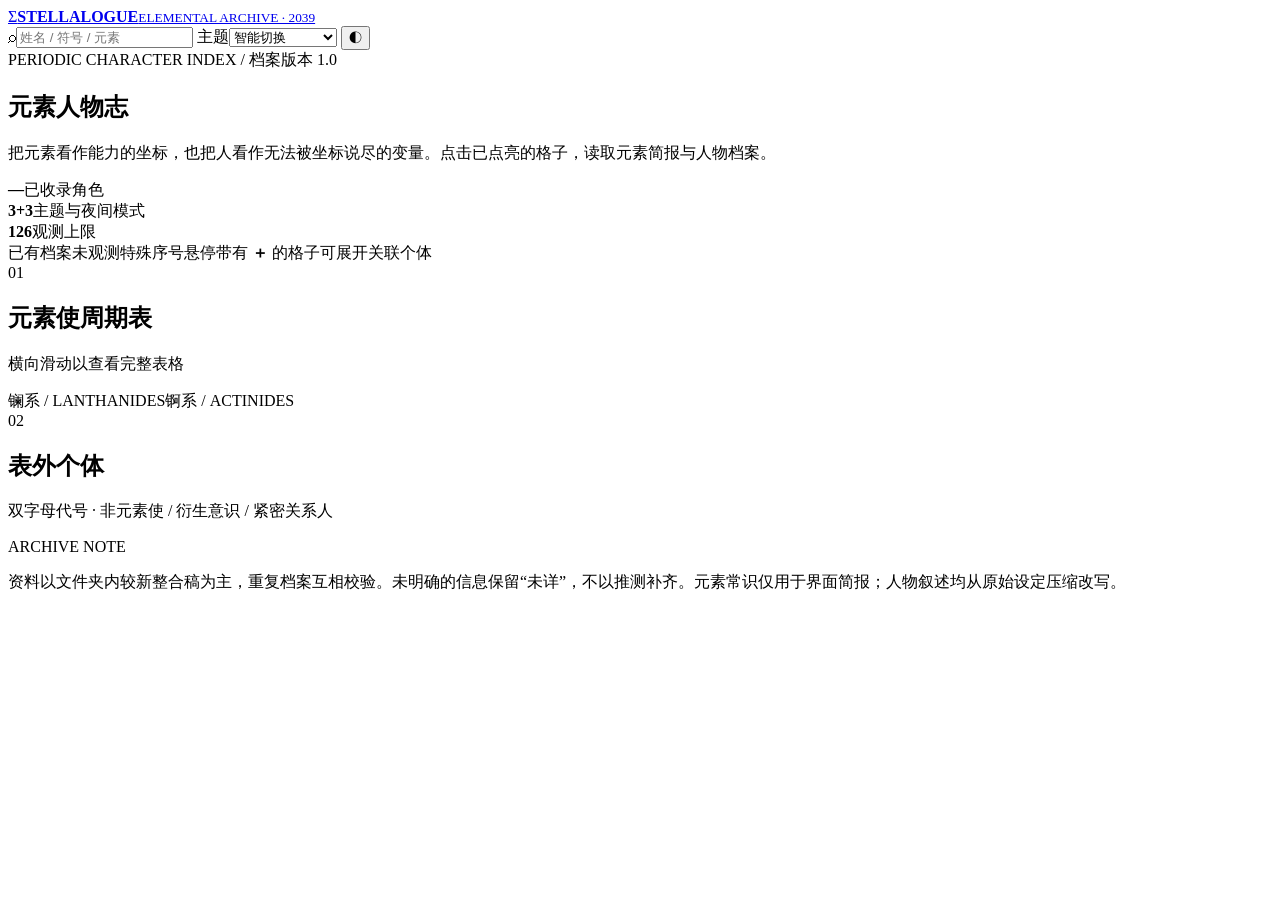
==== index.html @ 68942d82 "build interactive Stellalogue character atlas" ====
<!doctype html>
<html lang="zh-CN">
<head>
  <meta charset="utf-8">
  <meta name="viewport" content="width=device-width,initial-scale=1">
  <meta name="description" content="《随星录》元素使与关联人物交互设定集">
  <title>随星录 · 元素人物志</title>
  <link rel="stylesheet" href="styles.css">
</head>
<body data-theme="acs" data-mode="light">
  <header class="masthead">
    <a class="brand" href="#top" aria-label="返回顶部">
      <span class="brand-mark">Σ</span><span><b>STELLALOGUE</b><small>ELEMENTAL ARCHIVE · 2039</small></span>
    </a>
    <nav class="toolbar" aria-label="显示设置">
      <label class="search"><span>⌕</span><input id="search" type="search" placeholder="姓名 / 符号 / 元素" autocomplete="off"></label>
      <label class="select-wrap">主题<select id="theme-select">
        <option value="smart">智能切换</option><option value="acs">ACS 档案馆</option>
        <option value="antarctic">南极观测站</option><option value="aero">Aëterna / Aero</option>
      </select></label>
      <button id="mode-toggle" class="icon-btn" type="button" aria-label="切换夜间模式">◐</button>
    </nav>
  </header>

  <main id="top">
    <section class="hero">
      <div class="eyebrow">PERIODIC CHARACTER INDEX / 档案版本 1.0</div>
      <div class="hero-grid">
        <div><h1>元素人物志</h1><p>把元素看作能力的坐标，也把人看作无法被坐标说尽的变量。点击已点亮的格子，读取元素简报与人物档案。</p></div>
        <div class="hero-stats"><div><strong id="record-count">—</strong><span>已收录角色</span></div><div><strong>3+3</strong><span>主题与夜间模式</span></div><div><strong>126</strong><span>观测上限</span></div></div>
      </div>
      <div class="legend"><span><i class="dot active"></i>已有档案</span><span><i class="dot vacant"></i>未观测</span><span><i class="dot special"></i>特殊序号</span><span>悬停带有 <b>＋</b> 的格子可展开关联个体</span></div>
    </section>

    <section class="table-section" aria-labelledby="table-title">
      <div class="section-head"><div><span class="index">01</span><h2 id="table-title">元素使周期表</h2></div><p>横向滑动以查看完整表格</p></div>
      <div class="table-scroll"><div id="periodic-table" class="periodic-table" role="grid" aria-label="元素使周期表"></div></div>
      <div class="series-label"><span>镧系 / LANTHANIDES</span><span>锕系 / ACTINIDES</span></div>
    </section>

    <section class="off-grid" aria-labelledby="off-title">
      <div class="section-head"><div><span class="index">02</span><h2 id="off-title">表外个体</h2></div><p>双字母代号 · 非元素使 / 衍生意识 / 紧密关系人</p></div>
      <div id="off-grid" class="off-grid-list"></div>
    </section>

    <section class="notes">
      <span>ARCHIVE NOTE</span>
      <p>资料以文件夹内较新整合稿为主，重复档案互相校验。未明确的信息保留“未详”，不以推测补齐。元素常识仅用于界面简报；人物叙述均从原始设定压缩改写。</p>
    </section>
  </main>

  <dialog id="profile-dialog" class="profile-dialog">
    <button class="dialog-close" type="button" aria-label="关闭">×</button>
    <div id="profile-content"></div>
  </dialog>
  <div id="toast" class="toast" role="status" aria-live="polite"></div>
  <script src="data.js"></script>
  <script src="app.js"></script>
</body>
</html>
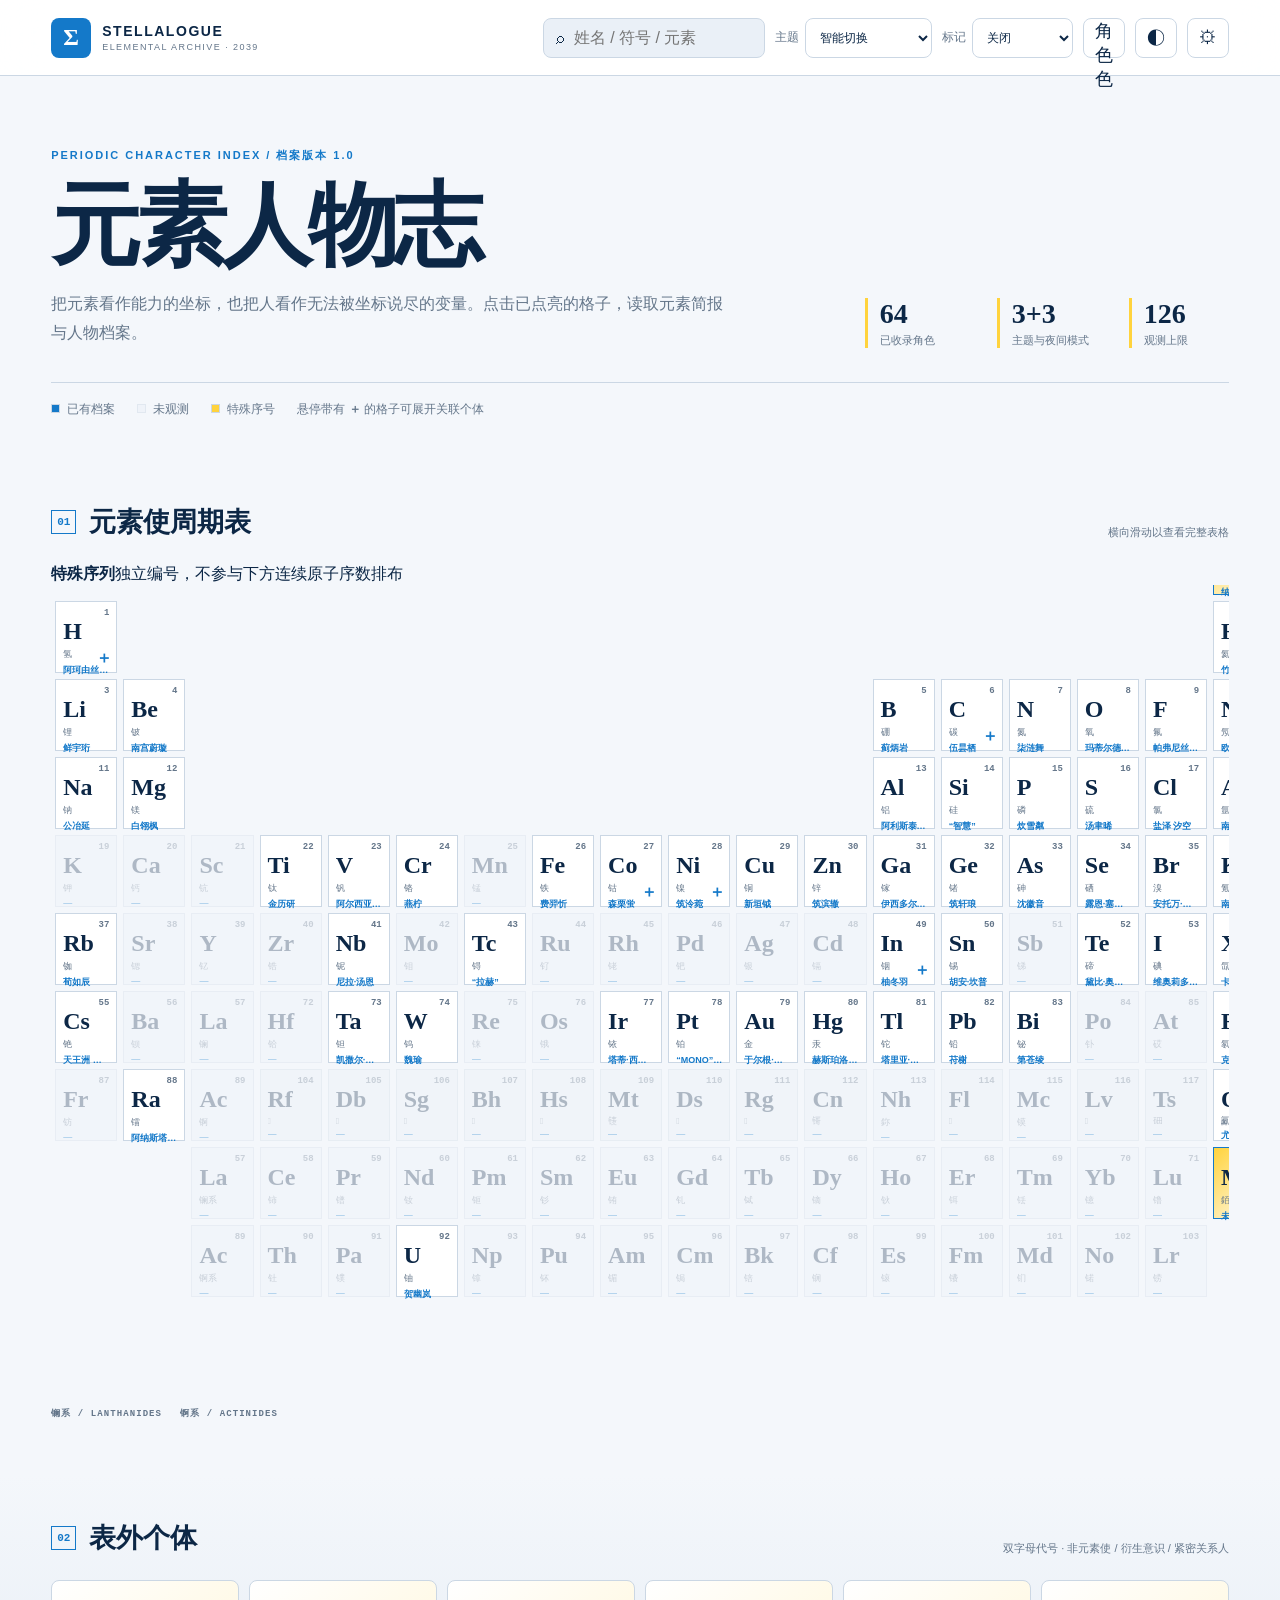
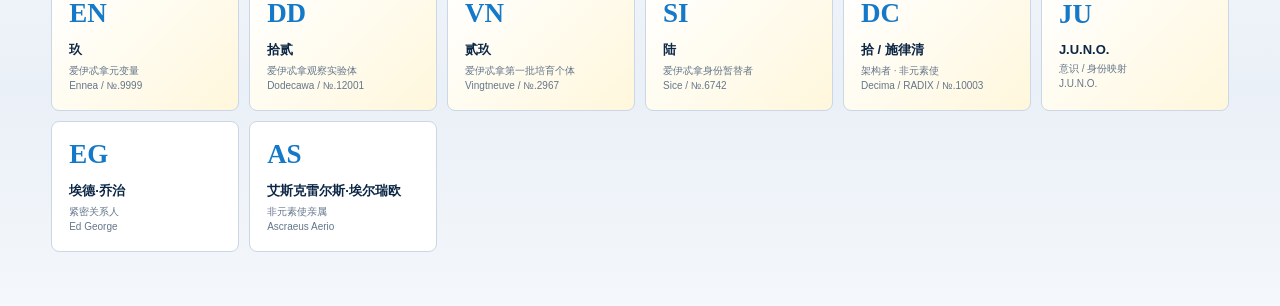
==== commit 8ecaae4b: "Update index.html for expanded character archive" ====
--- a/index.html
+++ b/index.html
@@ -17,8 +17,12 @@
       <label class="select-wrap">主题<select id="theme-select">
         <option value="smart">智能切换</option><option value="acs">ACS 档案馆</option>
         <option value="antarctic">南极观测站</option><option value="aero">Aëterna / Aero</option>
+        <option value="juno">Juno / 甜蜜警戒</option><option value="scp">SCP / 基金会</option>
       </select></label>
+      <label class="select-wrap">标记<select id="filter-select"><option value="off">关闭</option><option value="gender">性别</option><option value="nation">国籍 / 地区</option><option value="age">年龄段</option></select></label>
+      <button id="color-toggle" class="icon-btn text-btn active" type="button" aria-pressed="true">角色色</button>
       <button id="mode-toggle" class="icon-btn" type="button" aria-label="切换夜间模式">◐</button>
+      <button id="debug-toggle" class="icon-btn" type="button" aria-label="进入调试模式">⚙</button>
     </nav>
   </header>
 
@@ -29,11 +33,15 @@
         <div><h1>元素人物志</h1><p>把元素看作能力的坐标，也把人看作无法被坐标说尽的变量。点击已点亮的格子，读取元素简报与人物档案。</p></div>
         <div class="hero-stats"><div><strong id="record-count">—</strong><span>已收录角色</span></div><div><strong>3+3</strong><span>主题与夜间模式</span></div><div><strong>126</strong><span>观测上限</span></div></div>
       </div>
-      <div class="legend"><span><i class="dot active"></i>已有档案</span><span><i class="dot vacant"></i>未观测</span><span><i class="dot special"></i>特殊序号</span><span>悬停带有 <b>＋</b> 的格子可展开关联个体</span></div>
+      <div id="legend" class="legend"><span><i class="dot active"></i>已有档案</span><span><i class="dot vacant"></i>未观测</span><span><i class="dot special"></i>特殊序号</span><span>悬停带有 <b>＋</b> 的格子可展开关联个体</span></div>
     </section>
 
     <section class="table-section" aria-labelledby="table-title">
       <div class="section-head"><div><span class="index">01</span><h2 id="table-title">元素使周期表</h2></div><p>横向滑动以查看完整表格</p></div>
+      <div class="special-strip" aria-label="特殊元素序列">
+        <div class="special-strip-title"><b>特殊序列</b><span>独立编号，不参与下方连续原子序数排布</span></div>
+        <div id="special-strip"></div>
+      </div>
       <div class="table-scroll"><div id="periodic-table" class="periodic-table" role="grid" aria-label="元素使周期表"></div></div>
       <div class="series-label"><span>镧系 / LANTHANIDES</span><span>锕系 / ACTINIDES</span></div>
     </section>
@@ -43,19 +51,18 @@
       <div id="off-grid" class="off-grid-list"></div>
     </section>
 
-    <section class="notes">
-      <span>ARCHIVE NOTE</span>
-      <p>资料以文件夹内较新整合稿为主，重复档案互相校验。未明确的信息保留“未详”，不以推测补齐。元素常识仅用于界面简报；人物叙述均从原始设定压缩改写。</p>
-    </section>
   </main>
 
   <dialog id="profile-dialog" class="profile-dialog">
     <button class="dialog-close" type="button" aria-label="关闭">×</button>
     <div id="profile-content"></div>
   </dialog>
+  <aside id="debug-bar" class="debug-bar" hidden><b>调试模式</b><span>打开人物卡后可直接修改文字。</span><button id="export-edits" type="button">导出修改 JS</button><button id="exit-debug" type="button">退出</button></aside>
+  <div id="juno-floaters" class="juno-floaters" aria-hidden="true"></div>
   <div id="toast" class="toast" role="status" aria-live="polite"></div>
   <script src="data.js"></script>
   <script src="app.js"></script>
 </body>
 </html>
 
+
--- a/styles.css
+++ b/styles.css
@@ -0,0 +1,12 @@
+:root{--bg:#f4f7fb;--surface:#fff;--surface-2:#eaf0f7;--ink:#0c2746;--muted:#64768a;--line:#cbd7e4;--accent:#1479c9;--accent-2:#ffd33d;--glow:rgba(20,121,201,.18);--card:#fff;--radius:8px;--shadow:0 18px 48px rgba(16,48,83,.13);--font:"Inter","Noto Sans SC","Microsoft YaHei",sans-serif}
+body[data-theme="antarctic"]{--bg:#eef5f7;--surface:#f9fdff;--surface-2:#dce9ee;--ink:#102d40;--muted:#607986;--line:#bed1da;--accent:#2e86a6;--accent-2:#b9e4ef;--glow:rgba(46,134,166,.2);--radius:4px}
+body[data-theme="aero"]{--bg:#eef9f7;--surface:rgba(255,255,255,.72);--surface-2:rgba(213,242,237,.72);--ink:#104c55;--muted:#517578;--line:rgba(80,162,158,.32);--accent:#159fbc;--accent-2:#75c94b;--glow:rgba(41,183,190,.25);--radius:18px}
+body[data-mode="dark"]{--bg:#071321;--surface:#0d2035;--surface-2:#142b42;--ink:#eef7ff;--muted:#9ab0c4;--line:#29465f;--accent:#55b7ff;--accent-2:#f4c94f;--glow:rgba(85,183,255,.22);--card:#10273d;--shadow:0 20px 55px rgba(0,0,0,.38)}
+body[data-theme="antarctic"][data-mode="dark"]{--bg:#06141d;--surface:#0b2230;--surface-2:#123344;--ink:#eefcff;--muted:#9cb9c5;--line:#285061;--accent:#74c8df;--accent-2:#275b70}
+body[data-theme="aero"][data-mode="dark"]{--bg:#071c1c;--surface:rgba(11,44,47,.78);--surface-2:rgba(17,62,60,.76);--ink:#effffb;--muted:#a4c7c2;--line:rgba(100,206,190,.3);--accent:#4ed6dd;--accent-2:#8ed969}
+*{box-sizing:border-box}html{scroll-behavior:smooth}body{margin:0;background:var(--bg);color:var(--ink);font-family:var(--font);transition:background .35s,color .35s}button,input,select{font:inherit}.masthead{height:76px;position:sticky;top:0;z-index:50;display:flex;align-items:center;justify-content:space-between;padding:0 clamp(18px,4vw,68px);background:color-mix(in srgb,var(--surface) 92%,transparent);border-bottom:1px solid var(--line);backdrop-filter:blur(20px)}.brand{color:var(--ink);display:flex;gap:11px;align-items:center;text-decoration:none}.brand-mark{display:grid;place-items:center;width:40px;height:40px;background:var(--accent);color:white;font:800 24px Georgia;border-radius:var(--radius)}.brand b{display:block;letter-spacing:.11em;font-size:14px}.brand small{display:block;color:var(--muted);font-size:9px;letter-spacing:.16em;margin-top:3px}.toolbar{display:flex;gap:10px;align-items:center}.search{display:flex;gap:8px;align-items:center;background:var(--surface-2);border:1px solid var(--line);height:40px;padding:0 12px;border-radius:var(--radius)}.search input{border:0;outline:0;background:transparent;color:var(--ink);width:180px}.select-wrap{font-size:12px;color:var(--muted);display:flex;align-items:center;gap:6px}.select-wrap select,.icon-btn{height:40px;border:1px solid var(--line);background:var(--surface);color:var(--ink);border-radius:var(--radius);padding:0 10px}.icon-btn{width:42px;font-size:18px;cursor:pointer}.hero,.table-section,.off-grid,.notes{max-width:1480px;margin:auto;padding-left:clamp(18px,4vw,68px);padding-right:clamp(18px,4vw,68px)}.hero{padding-top:72px;padding-bottom:40px}.eyebrow{font-size:11px;color:var(--accent);font-weight:800;letter-spacing:.18em}.hero-grid{display:grid;grid-template-columns:1fr auto;gap:48px;align-items:end;border-bottom:1px solid var(--line);padding:20px 0 34px}.hero h1{font:700 clamp(44px,7vw,92px)/.95 Georgia,"Noto Serif SC",serif;margin:0 0 22px;letter-spacing:-.05em}.hero p{font-size:16px;line-height:1.8;max-width:680px;color:var(--muted);margin:0}.hero-stats{display:flex;gap:32px}.hero-stats div{min-width:100px;border-left:3px solid var(--accent-2);padding-left:12px}.hero-stats strong{display:block;font:700 28px Georgia}.hero-stats span{color:var(--muted);font-size:11px}.legend{display:flex;flex-wrap:wrap;gap:22px;margin-top:18px;color:var(--muted);font-size:12px}.dot{display:inline-block;width:9px;height:9px;margin-right:7px;border:1px solid var(--line)}.dot.active{background:var(--accent)}.dot.vacant{background:var(--surface-2);opacity:.45}.dot.special{background:var(--accent-2)}.table-section,.off-grid{padding-top:46px;padding-bottom:54px}.section-head{display:flex;align-items:end;justify-content:space-between;margin-bottom:24px}.section-head>div{display:flex;align-items:center;gap:13px}.section-head h2{font:700 27px Georgia,"Noto Serif SC",serif;margin:0}.section-head p{margin:0;color:var(--muted);font-size:11px}.index{font:700 11px monospace;color:var(--accent);border:1px solid var(--accent);padding:5px}.table-scroll{overflow-x:auto;padding:16px 4px 32px}.periodic-table{min-width:1220px;display:grid;grid-template-columns:repeat(18,minmax(56px,1fr));grid-template-rows:repeat(10,72px);gap:6px}.element-card,.off-card,.satellite{position:relative;border:1px solid var(--line);background:var(--card);color:var(--ink);cursor:pointer;text-align:left;overflow:visible;transition:transform .18s,border-color .18s,box-shadow .18s,opacity .18s}.element-card{padding:7px}.element-card:hover,.element-card:focus-visible,.off-card:hover{z-index:10;transform:translateY(-4px);border-color:var(--accent);box-shadow:0 9px 24px var(--glow);outline:0}.element-card.vacant{opacity:.3;background:var(--surface-2);cursor:default}.element-card.vacant:hover{transform:none;box-shadow:none;border-color:var(--line)}.element-card.special{background:linear-gradient(135deg,var(--accent-2),var(--surface));border-color:var(--accent)}.element-number{font:600 9px monospace;color:var(--muted);position:absolute;top:6px;right:7px}.element-symbol{display:block;font:700 24px/1 Georgia;margin-top:10px}.element-name{display:block;font-size:9px;color:var(--muted);white-space:nowrap;overflow:hidden;text-overflow:ellipsis;margin-top:5px}.element-character{display:block;font-size:9px;font-weight:700;white-space:nowrap;overflow:hidden;text-overflow:ellipsis;margin-top:3px;color:var(--accent)}.has-satellite::after{content:"＋";position:absolute;right:4px;bottom:3px;color:var(--accent);font-weight:bold}.satellites{display:none;position:absolute;left:calc(100% + 7px);top:0;gap:6px;z-index:20}.element-card:nth-child(n) .satellites:has(.satellite){min-width:170px}.has-satellite:hover .satellites,.has-satellite:focus-within .satellites{display:flex}.satellite{width:78px;height:72px;padding:7px;background:var(--surface);border-color:var(--accent);border-radius:var(--radius)}.satellite b{font:700 19px Georgia}.satellite small{display:block;font-size:8px;color:var(--muted);margin-top:8px}.series-label{display:flex;gap:18px;color:var(--muted);font:700 9px monospace;letter-spacing:.12em}.off-grid{background:linear-gradient(180deg,transparent,var(--surface-2),transparent)}.off-grid-list{display:grid;grid-template-columns:repeat(auto-fit,minmax(185px,1fr));gap:10px}.off-card{min-height:116px;padding:17px;border-radius:var(--radius)}.off-code{font:700 27px Georgia;color:var(--accent)}.off-card h3{font-size:13px;margin:12px 0 4px}.off-card p{font-size:10px;color:var(--muted);margin:0;line-height:1.5}.off-card.aeterna{background:linear-gradient(135deg,var(--surface),color-mix(in srgb,var(--accent-2) 18%,var(--surface)))}.notes{display:grid;grid-template-columns:180px 1fr;gap:24px;border-top:1px solid var(--line);padding-top:28px;padding-bottom:70px}.notes span{font:800 10px monospace;color:var(--accent);letter-spacing:.15em}.notes p{margin:0;color:var(--muted);line-height:1.75;font-size:12px;max-width:900px}.profile-dialog{width:min(980px,94vw);max-height:90vh;padding:0;border:1px solid var(--line);background:var(--surface);color:var(--ink);border-radius:calc(var(--radius) + 4px);box-shadow:var(--shadow);overflow:auto}.profile-dialog::backdrop{background:rgba(2,13,24,.65);backdrop-filter:blur(6px)}.dialog-close{position:sticky;float:right;top:14px;right:14px;z-index:5;width:38px;height:38px;border:1px solid var(--line);background:var(--surface);color:var(--ink);border-radius:50%;font-size:24px;cursor:pointer}.profile-layout{display:grid;grid-template-columns:minmax(280px,38%) 1fr;min-height:650px}.portrait{display:grid;place-items:center;min-height:520px;background:radial-gradient(circle at 50% 42%,var(--surface),var(--surface-2));border-right:1px solid var(--line);position:relative;overflow:hidden}.portrait::after{content:attr(data-label);position:absolute;left:20px;bottom:20px;font:700 9px monospace;letter-spacing:.15em;color:var(--muted)}.atom{width:230px;height:230px;position:relative;display:grid;place-items:center}.nucleus{width:74px;height:74px;border-radius:50%;display:grid;place-items:center;background:var(--accent);color:white;font:700 24px Georgia;box-shadow:0 0 40px var(--glow)}.orbit{position:absolute;width:220px;height:86px;border:1px solid var(--accent);border-radius:50%;transform:rotate(var(--r))}.orbit::after{content:"";position:absolute;width:10px;height:10px;border-radius:50%;background:var(--accent-2);left:12px;top:12px}.placeholder{width:210px;height:260px;border:1px dashed var(--line);display:grid;place-items:center;text-align:center;color:var(--muted);background:linear-gradient(135deg,var(--surface-2),transparent);border-radius:var(--radius)}.placeholder .ghost{font:700 58px Georgia;opacity:.35}.profile-body{padding:42px clamp(24px,5vw,54px)}.profile-kicker{font:800 10px monospace;color:var(--accent);letter-spacing:.16em}.profile-body h2{font:700 clamp(30px,5vw,52px)/1.05 Georgia,"Noto Serif SC",serif;margin:12px 0 5px}.latin{color:var(--muted);font-size:12px;margin-bottom:24px}.element-brief{border-left:4px solid var(--accent-2);padding:10px 14px;background:var(--surface-2);font-size:12px;line-height:1.65;margin-bottom:24px}.facts{display:grid;grid-template-columns:repeat(2,1fr);gap:1px;background:var(--line);border:1px solid var(--line);margin-bottom:28px}.fact{background:var(--surface);padding:11px}.fact label{display:block;color:var(--muted);font-size:9px;margin-bottom:4px}.fact span{font-size:12px}.bio h3,.relations h3{font-size:11px;letter-spacing:.1em;color:var(--accent);margin:25px 0 8px}.bio p{font:15px/1.9 Georgia,"Noto Serif SC",serif;margin:0}.relations ul{margin:0;padding-left:18px;color:var(--muted);font-size:12px;line-height:1.8}.source-note{font-size:9px;color:var(--muted);margin-top:30px;border-top:1px solid var(--line);padding-top:12px}.toast{position:fixed;left:50%;bottom:24px;transform:translate(-50%,30px);opacity:0;background:var(--ink);color:var(--bg);padding:10px 16px;border-radius:99px;font-size:12px;transition:.25s;z-index:90}.toast.show{opacity:1;transform:translate(-50%,0)}.search-hidden{opacity:.08!important;pointer-events:none}
+body[data-theme="aero"]::before{content:"";position:fixed;inset:0;pointer-events:none;background:radial-gradient(circle at 85% 10%,rgba(89,210,224,.22),transparent 28%),radial-gradient(circle at 8% 65%,rgba(122,216,88,.18),transparent 30%)}body[data-theme="aero"] .element-card,body[data-theme="aero"] .off-card{backdrop-filter:blur(14px);border-radius:12px}body[data-theme="antarctic"] .masthead{box-shadow:inset 0 -3px 0 var(--accent)}
+@media(max-width:900px){.masthead{height:auto;min-height:70px;align-items:flex-start;padding-top:14px;padding-bottom:14px}.toolbar{flex-wrap:wrap;justify-content:flex-end}.search{order:3;width:100%}.search input{width:100%}.select-wrap{font-size:0}.hero{padding-top:42px}.hero-grid{grid-template-columns:1fr}.hero-stats{justify-content:space-between}.profile-layout{grid-template-columns:1fr}.portrait{min-height:330px;border-right:0;border-bottom:1px solid var(--line)}.notes{grid-template-columns:1fr}}
+@media(max-width:560px){.brand small{display:none}.brand b{font-size:11px}.toolbar{gap:6px}.hero-stats{gap:8px}.hero-stats div{min-width:0}.hero-stats strong{font-size:22px}.section-head p{display:none}.facts{grid-template-columns:1fr}.profile-body{padding-top:25px}}
+@media(prefers-reduced-motion:reduce){*{scroll-behavior:auto!important;transition:none!important}}
+
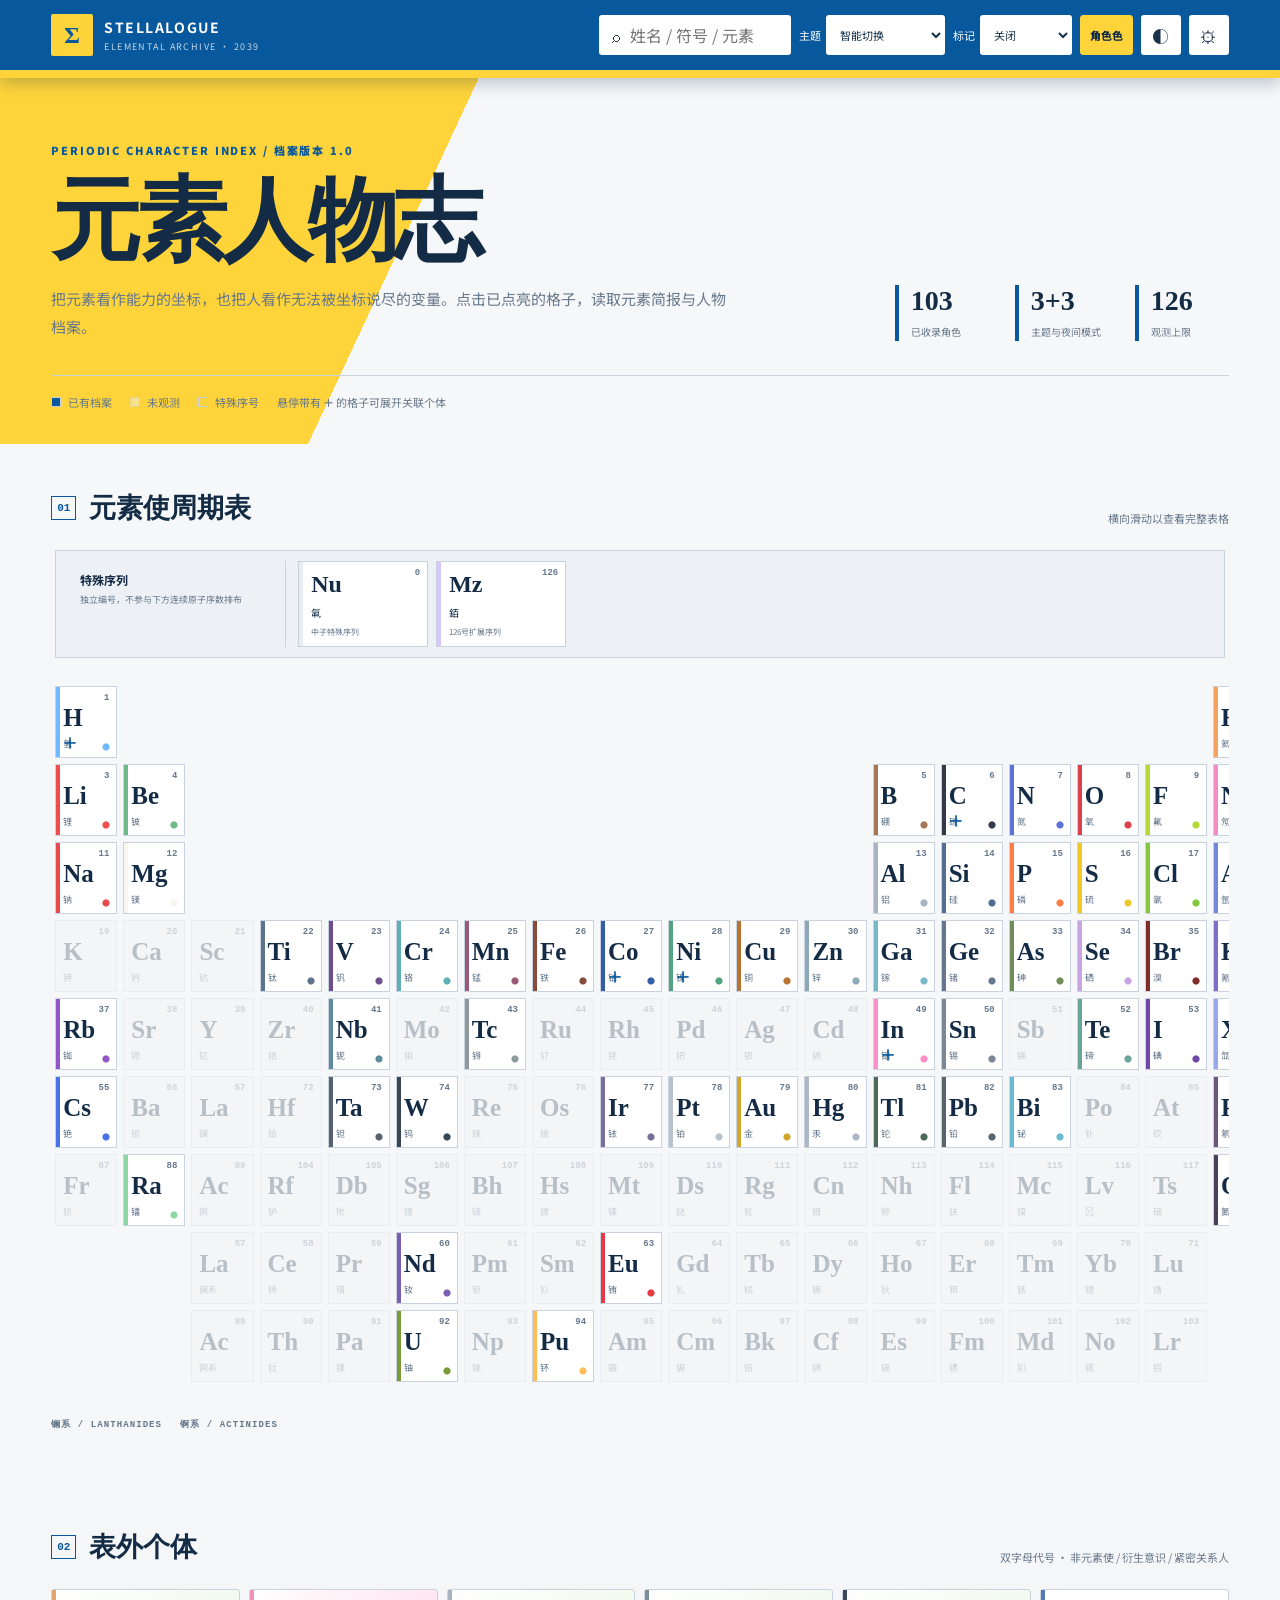
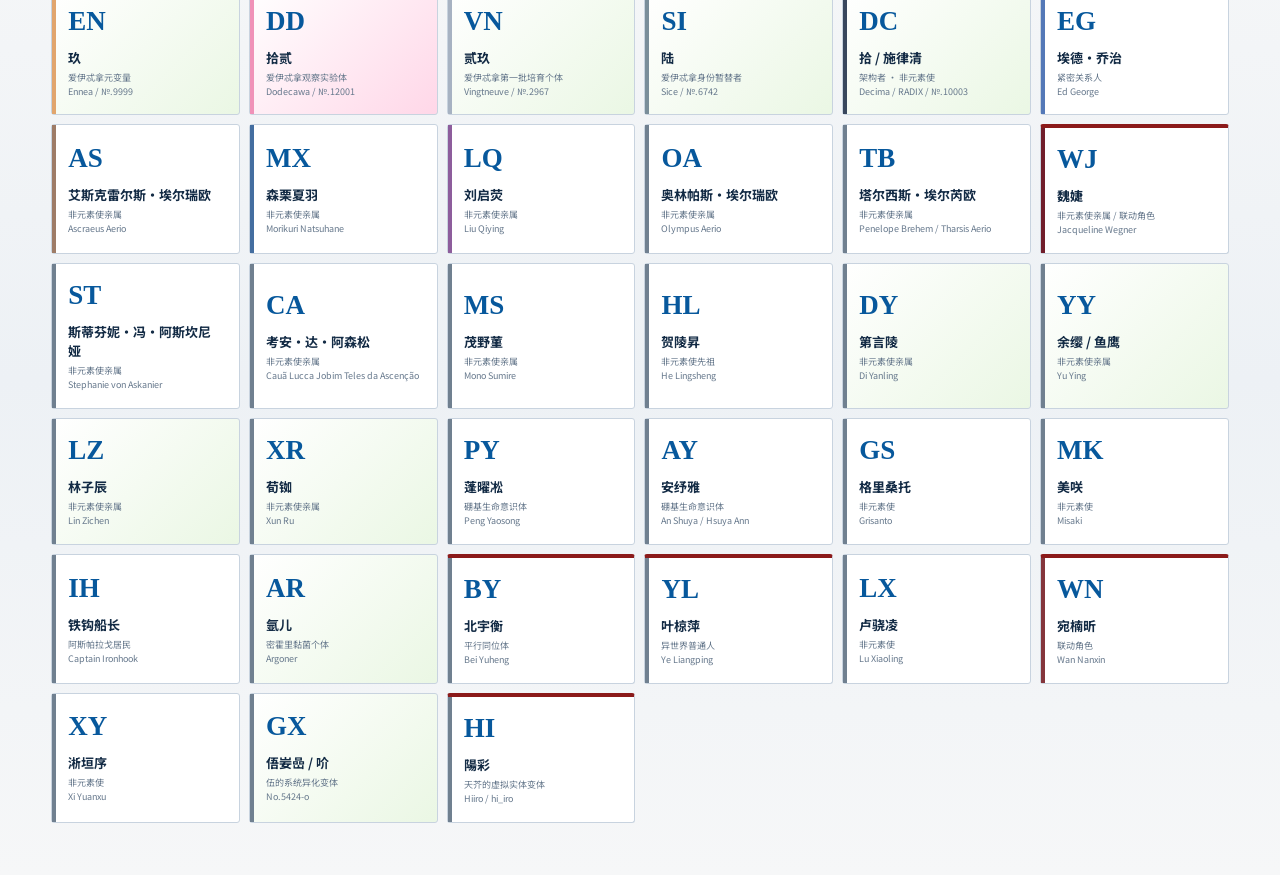
==== commit 0e4afded: "Normalize index.html ending" ====
--- a/index.html
+++ b/index.html
@@ -65,4 +65,3 @@
 </body>
 </html>
 
-
--- a/styles.css
+++ b/styles.css
@@ -1,12 +1,25 @@
-:root{--bg:#f4f7fb;--surface:#fff;--surface-2:#eaf0f7;--ink:#0c2746;--muted:#64768a;--line:#cbd7e4;--accent:#1479c9;--accent-2:#ffd33d;--glow:rgba(20,121,201,.18);--card:#fff;--radius:8px;--shadow:0 18px 48px rgba(16,48,83,.13);--font:"Inter","Noto Sans SC","Microsoft YaHei",sans-serif}
-body[data-theme="antarctic"]{--bg:#eef5f7;--surface:#f9fdff;--surface-2:#dce9ee;--ink:#102d40;--muted:#607986;--line:#bed1da;--accent:#2e86a6;--accent-2:#b9e4ef;--glow:rgba(46,134,166,.2);--radius:4px}
-body[data-theme="aero"]{--bg:#eef9f7;--surface:rgba(255,255,255,.72);--surface-2:rgba(213,242,237,.72);--ink:#104c55;--muted:#517578;--line:rgba(80,162,158,.32);--accent:#159fbc;--accent-2:#75c94b;--glow:rgba(41,183,190,.25);--radius:18px}
-body[data-mode="dark"]{--bg:#071321;--surface:#0d2035;--surface-2:#142b42;--ink:#eef7ff;--muted:#9ab0c4;--line:#29465f;--accent:#55b7ff;--accent-2:#f4c94f;--glow:rgba(85,183,255,.22);--card:#10273d;--shadow:0 20px 55px rgba(0,0,0,.38)}
-body[data-theme="antarctic"][data-mode="dark"]{--bg:#06141d;--surface:#0b2230;--surface-2:#123344;--ink:#eefcff;--muted:#9cb9c5;--line:#285061;--accent:#74c8df;--accent-2:#275b70}
-body[data-theme="aero"][data-mode="dark"]{--bg:#071c1c;--surface:rgba(11,44,47,.78);--surface-2:rgba(17,62,60,.76);--ink:#effffb;--muted:#a4c7c2;--line:rgba(100,206,190,.3);--accent:#4ed6dd;--accent-2:#8ed969}
-*{box-sizing:border-box}html{scroll-behavior:smooth}body{margin:0;background:var(--bg);color:var(--ink);font-family:var(--font);transition:background .35s,color .35s}button,input,select{font:inherit}.masthead{height:76px;position:sticky;top:0;z-index:50;display:flex;align-items:center;justify-content:space-between;padding:0 clamp(18px,4vw,68px);background:color-mix(in srgb,var(--surface) 92%,transparent);border-bottom:1px solid var(--line);backdrop-filter:blur(20px)}.brand{color:var(--ink);display:flex;gap:11px;align-items:center;text-decoration:none}.brand-mark{display:grid;place-items:center;width:40px;height:40px;background:var(--accent);color:white;font:800 24px Georgia;border-radius:var(--radius)}.brand b{display:block;letter-spacing:.11em;font-size:14px}.brand small{display:block;color:var(--muted);font-size:9px;letter-spacing:.16em;margin-top:3px}.toolbar{display:flex;gap:10px;align-items:center}.search{display:flex;gap:8px;align-items:center;background:var(--surface-2);border:1px solid var(--line);height:40px;padding:0 12px;border-radius:var(--radius)}.search input{border:0;outline:0;background:transparent;color:var(--ink);width:180px}.select-wrap{font-size:12px;color:var(--muted);display:flex;align-items:center;gap:6px}.select-wrap select,.icon-btn{height:40px;border:1px solid var(--line);background:var(--surface);color:var(--ink);border-radius:var(--radius);padding:0 10px}.icon-btn{width:42px;font-size:18px;cursor:pointer}.hero,.table-section,.off-grid,.notes{max-width:1480px;margin:auto;padding-left:clamp(18px,4vw,68px);padding-right:clamp(18px,4vw,68px)}.hero{padding-top:72px;padding-bottom:40px}.eyebrow{font-size:11px;color:var(--accent);font-weight:800;letter-spacing:.18em}.hero-grid{display:grid;grid-template-columns:1fr auto;gap:48px;align-items:end;border-bottom:1px solid var(--line);padding:20px 0 34px}.hero h1{font:700 clamp(44px,7vw,92px)/.95 Georgia,"Noto Serif SC",serif;margin:0 0 22px;letter-spacing:-.05em}.hero p{font-size:16px;line-height:1.8;max-width:680px;color:var(--muted);margin:0}.hero-stats{display:flex;gap:32px}.hero-stats div{min-width:100px;border-left:3px solid var(--accent-2);padding-left:12px}.hero-stats strong{display:block;font:700 28px Georgia}.hero-stats span{color:var(--muted);font-size:11px}.legend{display:flex;flex-wrap:wrap;gap:22px;margin-top:18px;color:var(--muted);font-size:12px}.dot{display:inline-block;width:9px;height:9px;margin-right:7px;border:1px solid var(--line)}.dot.active{background:var(--accent)}.dot.vacant{background:var(--surface-2);opacity:.45}.dot.special{background:var(--accent-2)}.table-section,.off-grid{padding-top:46px;padding-bottom:54px}.section-head{display:flex;align-items:end;justify-content:space-between;margin-bottom:24px}.section-head>div{display:flex;align-items:center;gap:13px}.section-head h2{font:700 27px Georgia,"Noto Serif SC",serif;margin:0}.section-head p{margin:0;color:var(--muted);font-size:11px}.index{font:700 11px monospace;color:var(--accent);border:1px solid var(--accent);padding:5px}.table-scroll{overflow-x:auto;padding:16px 4px 32px}.periodic-table{min-width:1220px;display:grid;grid-template-columns:repeat(18,minmax(56px,1fr));grid-template-rows:repeat(10,72px);gap:6px}.element-card,.off-card,.satellite{position:relative;border:1px solid var(--line);background:var(--card);color:var(--ink);cursor:pointer;text-align:left;overflow:visible;transition:transform .18s,border-color .18s,box-shadow .18s,opacity .18s}.element-card{padding:7px}.element-card:hover,.element-card:focus-visible,.off-card:hover{z-index:10;transform:translateY(-4px);border-color:var(--accent);box-shadow:0 9px 24px var(--glow);outline:0}.element-card.vacant{opacity:.3;background:var(--surface-2);cursor:default}.element-card.vacant:hover{transform:none;box-shadow:none;border-color:var(--line)}.element-card.special{background:linear-gradient(135deg,var(--accent-2),var(--surface));border-color:var(--accent)}.element-number{font:600 9px monospace;color:var(--muted);position:absolute;top:6px;right:7px}.element-symbol{display:block;font:700 24px/1 Georgia;margin-top:10px}.element-name{display:block;font-size:9px;color:var(--muted);white-space:nowrap;overflow:hidden;text-overflow:ellipsis;margin-top:5px}.element-character{display:block;font-size:9px;font-weight:700;white-space:nowrap;overflow:hidden;text-overflow:ellipsis;margin-top:3px;color:var(--accent)}.has-satellite::after{content:"＋";position:absolute;right:4px;bottom:3px;color:var(--accent);font-weight:bold}.satellites{display:none;position:absolute;left:calc(100% + 7px);top:0;gap:6px;z-index:20}.element-card:nth-child(n) .satellites:has(.satellite){min-width:170px}.has-satellite:hover .satellites,.has-satellite:focus-within .satellites{display:flex}.satellite{width:78px;height:72px;padding:7px;background:var(--surface);border-color:var(--accent);border-radius:var(--radius)}.satellite b{font:700 19px Georgia}.satellite small{display:block;font-size:8px;color:var(--muted);margin-top:8px}.series-label{display:flex;gap:18px;color:var(--muted);font:700 9px monospace;letter-spacing:.12em}.off-grid{background:linear-gradient(180deg,transparent,var(--surface-2),transparent)}.off-grid-list{display:grid;grid-template-columns:repeat(auto-fit,minmax(185px,1fr));gap:10px}.off-card{min-height:116px;padding:17px;border-radius:var(--radius)}.off-code{font:700 27px Georgia;color:var(--accent)}.off-card h3{font-size:13px;margin:12px 0 4px}.off-card p{font-size:10px;color:var(--muted);margin:0;line-height:1.5}.off-card.aeterna{background:linear-gradient(135deg,var(--surface),color-mix(in srgb,var(--accent-2) 18%,var(--surface)))}.notes{display:grid;grid-template-columns:180px 1fr;gap:24px;border-top:1px solid var(--line);padding-top:28px;padding-bottom:70px}.notes span{font:800 10px monospace;color:var(--accent);letter-spacing:.15em}.notes p{margin:0;color:var(--muted);line-height:1.75;font-size:12px;max-width:900px}.profile-dialog{width:min(980px,94vw);max-height:90vh;padding:0;border:1px solid var(--line);background:var(--surface);color:var(--ink);border-radius:calc(var(--radius) + 4px);box-shadow:var(--shadow);overflow:auto}.profile-dialog::backdrop{background:rgba(2,13,24,.65);backdrop-filter:blur(6px)}.dialog-close{position:sticky;float:right;top:14px;right:14px;z-index:5;width:38px;height:38px;border:1px solid var(--line);background:var(--surface);color:var(--ink);border-radius:50%;font-size:24px;cursor:pointer}.profile-layout{display:grid;grid-template-columns:minmax(280px,38%) 1fr;min-height:650px}.portrait{display:grid;place-items:center;min-height:520px;background:radial-gradient(circle at 50% 42%,var(--surface),var(--surface-2));border-right:1px solid var(--line);position:relative;overflow:hidden}.portrait::after{content:attr(data-label);position:absolute;left:20px;bottom:20px;font:700 9px monospace;letter-spacing:.15em;color:var(--muted)}.atom{width:230px;height:230px;position:relative;display:grid;place-items:center}.nucleus{width:74px;height:74px;border-radius:50%;display:grid;place-items:center;background:var(--accent);color:white;font:700 24px Georgia;box-shadow:0 0 40px var(--glow)}.orbit{position:absolute;width:220px;height:86px;border:1px solid var(--accent);border-radius:50%;transform:rotate(var(--r))}.orbit::after{content:"";position:absolute;width:10px;height:10px;border-radius:50%;background:var(--accent-2);left:12px;top:12px}.placeholder{width:210px;height:260px;border:1px dashed var(--line);display:grid;place-items:center;text-align:center;color:var(--muted);background:linear-gradient(135deg,var(--surface-2),transparent);border-radius:var(--radius)}.placeholder .ghost{font:700 58px Georgia;opacity:.35}.profile-body{padding:42px clamp(24px,5vw,54px)}.profile-kicker{font:800 10px monospace;color:var(--accent);letter-spacing:.16em}.profile-body h2{font:700 clamp(30px,5vw,52px)/1.05 Georgia,"Noto Serif SC",serif;margin:12px 0 5px}.latin{color:var(--muted);font-size:12px;margin-bottom:24px}.element-brief{border-left:4px solid var(--accent-2);padding:10px 14px;background:var(--surface-2);font-size:12px;line-height:1.65;margin-bottom:24px}.facts{display:grid;grid-template-columns:repeat(2,1fr);gap:1px;background:var(--line);border:1px solid var(--line);margin-bottom:28px}.fact{background:var(--surface);padding:11px}.fact label{display:block;color:var(--muted);font-size:9px;margin-bottom:4px}.fact span{font-size:12px}.bio h3,.relations h3{font-size:11px;letter-spacing:.1em;color:var(--accent);margin:25px 0 8px}.bio p{font:15px/1.9 Georgia,"Noto Serif SC",serif;margin:0}.relations ul{margin:0;padding-left:18px;color:var(--muted);font-size:12px;line-height:1.8}.source-note{font-size:9px;color:var(--muted);margin-top:30px;border-top:1px solid var(--line);padding-top:12px}.toast{position:fixed;left:50%;bottom:24px;transform:translate(-50%,30px);opacity:0;background:var(--ink);color:var(--bg);padding:10px 16px;border-radius:99px;font-size:12px;transition:.25s;z-index:90}.toast.show{opacity:1;transform:translate(-50%,0)}.search-hidden{opacity:.08!important;pointer-events:none}
-body[data-theme="aero"]::before{content:"";position:fixed;inset:0;pointer-events:none;background:radial-gradient(circle at 85% 10%,rgba(89,210,224,.22),transparent 28%),radial-gradient(circle at 8% 65%,rgba(122,216,88,.18),transparent 30%)}body[data-theme="aero"] .element-card,body[data-theme="aero"] .off-card{backdrop-filter:blur(14px);border-radius:12px}body[data-theme="antarctic"] .masthead{box-shadow:inset 0 -3px 0 var(--accent)}
-@media(max-width:900px){.masthead{height:auto;min-height:70px;align-items:flex-start;padding-top:14px;padding-bottom:14px}.toolbar{flex-wrap:wrap;justify-content:flex-end}.search{order:3;width:100%}.search input{width:100%}.select-wrap{font-size:0}.hero{padding-top:42px}.hero-grid{grid-template-columns:1fr}.hero-stats{justify-content:space-between}.profile-layout{grid-template-columns:1fr}.portrait{min-height:330px;border-right:0;border-bottom:1px solid var(--line)}.notes{grid-template-columns:1fr}}
-@media(max-width:560px){.brand small{display:none}.brand b{font-size:11px}.toolbar{gap:6px}.hero-stats{gap:8px}.hero-stats div{min-width:0}.hero-stats strong{font-size:22px}.section-head p{display:none}.facts{grid-template-columns:1fr}.profile-body{padding-top:25px}}
-@media(prefers-reduced-motion:reduce){*{scroll-behavior:auto!important;transition:none!important}}
+@import url('https://fonts.googleapis.com/css2?family=Noto+Sans+SC:wght@400;500;700;900&display=swap');
+:root{--bg:#f6f7f8;--surface:#fff;--surface-2:#edf1f5;--ink:#132b45;--muted:#66788c;--line:#c8d3df;--accent:#07589c;--accent-2:#ffd43b;--card:#fff;--glass:rgba(255,255,255,.8);--radius:3px;--shadow:0 18px 50px rgba(10,43,76,.17);--font:"Noto Sans SC","Microsoft YaHei",sans-serif}
+body[data-theme="antarctic"]{--bg:#eaf3f7;--surface:#f9fdff;--surface-2:#dceaf0;--ink:#102e42;--muted:#5f7887;--line:#b9ced8;--accent:#247c9e;--accent-2:#b8e5ef;--radius:4px}
+body[data-theme="aero"]{--bg:#dff4f3;--surface:rgba(250,255,255,.68);--surface-2:rgba(197,235,230,.56);--ink:#104b55;--muted:#487376;--line:rgba(56,151,149,.34);--accent:#0a9ebd;--accent-2:#80ca4c;--card:rgba(255,255,255,.5);--glass:rgba(255,255,255,.45);--radius:20px;--shadow:0 22px 55px rgba(12,111,116,.2),inset 0 1px 0 rgba(255,255,255,.8)}
+body[data-theme="juno"]{--bg:#fff0f6;--surface:#fffafd;--surface-2:#ffd7e8;--ink:#4c2639;--muted:#91677b;--line:#eda9c7;--accent:#f14f96;--accent-2:#ffd32a;--card:#fff8fc;--radius:12px;--shadow:0 18px 45px rgba(219,62,132,.2)}
+body[data-theme="scp"]{--bg:#e9e9e7;--surface:#f8f8f5;--surface-2:#d9d9d5;--ink:#202020;--muted:#626262;--line:#a8a8a4;--accent:#8b1a1a;--accent-2:#111;--card:#f4f4f1;--radius:0;--shadow:8px 10px 0 rgba(0,0,0,.18)}
+body[data-mode="dark"]{--bg:#071522;--surface:#0d2236;--surface-2:#152c43;--ink:#eef7ff;--muted:#9cb1c5;--line:#2a4962;--accent:#62bcff;--accent-2:#f0c83c;--card:#10263b;--glass:rgba(12,34,54,.82);--shadow:0 20px 56px rgba(0,0,0,.42)}
+body[data-theme="antarctic"][data-mode="dark"]{--bg:#06141d;--surface:#0b2331;--surface-2:#123545;--ink:#effcff;--muted:#9db9c5;--line:#285162;--accent:#79cce2;--accent-2:#275e74}
+body[data-theme="aero"][data-mode="dark"]{--bg:#051d1d;--surface:rgba(9,43,46,.72);--surface-2:rgba(18,68,66,.62);--ink:#effffb;--muted:#a2c8c2;--line:rgba(103,219,198,.3);--accent:#4bd9df;--accent-2:#8cda66;--card:rgba(11,48,50,.54);--glass:rgba(8,46,48,.5)}
+body[data-theme="juno"][data-mode="dark"]{--bg:#260f1d;--surface:#351426;--surface-2:#572039;--ink:#fff3f9;--muted:#dca8be;--line:#74344f;--accent:#ff72ae;--accent-2:#ebc83b;--card:#39162a}
+body[data-theme="scp"][data-mode="dark"]{--bg:#111;--surface:#1e1e1d;--surface-2:#2b2b29;--ink:#f0f0ec;--muted:#aaa;--line:#555;--accent:#d04444;--accent-2:#eee;--card:#20201f;--shadow:8px 10px 0 #000}
+*{box-sizing:border-box}html{scroll-behavior:smooth}body{margin:0;background:var(--bg);color:var(--ink);font-family:var(--font);transition:background .35s,color .35s}button,input,select{font:inherit}.masthead{min-height:78px;position:sticky;top:0;z-index:100;display:flex;align-items:center;justify-content:space-between;gap:24px;padding:12px clamp(18px,4vw,68px);background:#07589c;color:#fff;border-bottom:8px solid #ffd43b;box-shadow:0 5px 16px rgba(0,36,76,.25)}.brand{color:inherit;display:flex;gap:11px;align-items:center;text-decoration:none;flex:0 0 auto}.brand-mark{display:grid;place-items:center;width:42px;height:42px;background:#ffd43b;color:#07589c;font:900 24px Georgia;border-radius:2px}.brand b{display:block;letter-spacing:.11em;font-size:14px}.brand small{display:block;color:rgba(255,255,255,.76);font-size:9px;letter-spacing:.16em;margin-top:3px}.toolbar{position:relative;z-index:105;display:flex;gap:8px;align-items:center;justify-content:flex-end}.toolbar>*{position:relative;z-index:106;pointer-events:auto}.search{display:flex;gap:8px;align-items:center;background:#fff;color:#24384c;border:1px solid rgba(255,255,255,.55);height:40px;padding:0 12px;border-radius:3px}.search input{border:0;outline:0;background:transparent;color:inherit;width:150px}.select-wrap{font-size:11px;color:#fff;display:flex;align-items:center;gap:5px;white-space:nowrap}.select-wrap select,.icon-btn{height:40px;border:1px solid rgba(255,255,255,.5);background:#fff;color:#18324a;border-radius:3px;padding:0 9px;cursor:pointer}.icon-btn{min-width:40px;font-size:17px}.text-btn{font-size:11px;width:auto}.text-btn.active{background:#ffd43b;color:#102b47;border-color:#ffd43b;font-weight:800}.hero,.table-section,.off-grid{max-width:1500px;margin:auto;padding-left:clamp(18px,4vw,68px);padding-right:clamp(18px,4vw,68px)}.hero{max-width:none;padding-top:64px;padding-bottom:34px;background:linear-gradient(115deg,#ffd43b 0 33%,transparent 33%)}.hero>*,.hero-grid{max-width:1364px;margin-left:auto;margin-right:auto}.eyebrow{font-size:11px;color:var(--accent);font-weight:900;letter-spacing:.17em}.hero-grid{display:grid;grid-template-columns:1fr auto;gap:48px;align-items:end;border-bottom:1px solid var(--line);padding:20px 0 34px}.hero h1{font:700 clamp(44px,7vw,90px)/.95 Georgia,"Noto Serif SC",serif;margin:0 0 22px;letter-spacing:-.05em}.hero p{font-size:15px;line-height:1.85;max-width:680px;color:var(--muted);margin:0}.hero-stats{display:flex;gap:26px}.hero-stats div{min-width:94px;border-left:4px solid var(--accent);padding-left:12px}.hero-stats strong{display:block;font:700 28px Georgia}.hero-stats span{color:var(--muted);font-size:10px}.legend{display:flex;flex-wrap:wrap;gap:18px;margin-top:18px;color:var(--muted);font-size:11px}.dot{display:inline-block;width:10px;height:10px;margin-right:7px;border:1px solid var(--line)}.dot.active{background:var(--accent)}.dot.vacant{background:var(--surface-2);opacity:.45}.dot.special{background:var(--accent-2)}.table-section,.off-grid{padding-top:46px;padding-bottom:52px}.section-head{display:flex;align-items:end;justify-content:space-between;margin-bottom:24px}.section-head>div{display:flex;align-items:center;gap:13px}.section-head h2{font:700 27px Georgia,"Noto Serif SC",serif;margin:0}.section-head p{margin:0;color:var(--muted);font-size:11px}.index{font:800 11px monospace;color:var(--accent);border:1px solid var(--accent);padding:5px}.special-strip{display:grid;grid-template-columns:220px 1fr;align-items:stretch;border:1px solid var(--line);background:var(--surface-2);margin:0 4px 18px;padding:10px}.special-strip-title{padding:10px 14px;border-right:1px solid var(--line)}.special-strip-title b{display:block;font-size:12px}.special-strip-title span{display:block;color:var(--muted);font-size:9px;line-height:1.5;margin-top:5px}.special-strip>div:last-child{display:flex;gap:8px;padding-left:12px}.special-card{position:relative;width:130px;min-height:70px;text-align:left;padding:9px 12px;border:1px solid var(--line);background:var(--surface);color:var(--ink);cursor:pointer}.special-card::before,.element-card.filled::before,.off-card::before{content:"";position:absolute;inset:0 auto 0 0;width:4px;background:var(--character)}.special-card strong{font:800 24px Georgia;display:block}.special-card>span:not(.element-number){font-size:10px}.special-card small{display:block;color:var(--muted);font-size:8px;margin-top:4px}.table-scroll{overflow:auto;padding:10px 4px 36px}.periodic-table{min-width:1220px;display:grid;grid-template-columns:repeat(18,minmax(56px,1fr));grid-template-rows:repeat(9,72px);gap:6px}.element-card,.off-card,.satellite{position:relative;border:1px solid var(--line);background:var(--card);color:var(--ink);text-align:left;transition:transform .18s,border-color .18s,box-shadow .18s,opacity .18s}.element-card{padding:7px;cursor:pointer;overflow:visible}.element-card:hover,.element-card:focus-visible,.off-card:hover,.special-card:hover{z-index:30;transform:translateY(-3px);border-color:var(--accent);box-shadow:0 8px 23px color-mix(in srgb,var(--accent) 22%,transparent);outline:0}.element-card.vacant{opacity:.27;background:var(--surface-2);cursor:default}.element-card.vacant:hover{transform:none;box-shadow:none;border-color:var(--line)}.element-number{font:700 9px monospace;color:var(--muted);position:absolute;top:6px;right:7px}.element-symbol{display:block;font:700 25px/1 Georgia;margin-top:11px}.element-name{display:block;font-size:9px;color:var(--muted);white-space:nowrap;overflow:hidden;text-overflow:ellipsis;margin-top:7px}.archive-mark{position:absolute;right:6px;bottom:5px;color:var(--character);font-size:8px}.has-satellite::after{content:"＋";position:absolute;left:6px;bottom:3px;color:var(--accent);font-weight:bold}.satellites{visibility:hidden;opacity:0;pointer-events:none;position:absolute;left:calc(100% + 10px);top:-1px;display:flex;gap:6px;z-index:90;padding:0 0 10px;transition:opacity .15s}.satellites::before{content:"";position:absolute;right:100%;top:0;width:12px;height:100%}.has-satellite:hover .satellites,.has-satellite:focus-within .satellites{visibility:visible;opacity:1;pointer-events:auto}.satellite{width:92px;height:74px;padding:8px;background:var(--surface);border-color:var(--accent);border-radius:var(--radius);cursor:pointer;box-shadow:var(--shadow)}.satellite b{font:700 19px Georgia}.satellite small,.satellite em{display:block;font-size:8px;margin-top:4px}.satellite em{font-style:normal;color:var(--muted)}.series-label{display:flex;gap:18px;color:var(--muted);font:700 9px monospace;letter-spacing:.12em}.off-grid{background:linear-gradient(180deg,transparent,var(--surface-2),transparent)}.off-grid-list{display:grid;grid-template-columns:repeat(auto-fit,minmax(180px,1fr));gap:9px}.off-card{min-height:112px;padding:16px;border-radius:var(--radius);cursor:pointer}.off-code{font:700 27px Georgia;color:var(--accent)}.off-card h3{font-size:13px;margin:11px 0 4px}.off-card p{font-size:9px;color:var(--muted);margin:0;line-height:1.55}.off-card.aero{background:linear-gradient(135deg,var(--surface),color-mix(in srgb,#75c94b 15%,var(--surface)))}.off-card.juno{background:linear-gradient(135deg,var(--surface),#ffd7e8)}.off-card.scp{border-top:4px solid #8b1a1a}.profile-dialog{width:min(1100px,95vw);max-height:92vh;padding:0;border:1px solid var(--line);background:var(--surface);color:var(--ink);border-radius:var(--radius);box-shadow:var(--shadow);overflow:auto}.profile-dialog::backdrop{background:rgba(2,12,22,.7);backdrop-filter:blur(7px)}.dialog-close{position:sticky;float:right;top:12px;right:12px;z-index:10;width:38px;height:38px;border:1px solid var(--line);background:var(--surface);color:var(--ink);border-radius:50%;font-size:24px;cursor:pointer}.profile-layout{display:grid;grid-template-columns:minmax(0,1fr) 360px;gap:0;min-height:690px;--character:var(--profile-accent)}.profile-main{padding:48px 44px}.profile-kicker{font:800 10px monospace;color:var(--profile-accent);letter-spacing:.17em}.name-stack{padding-bottom:24px;border-bottom:1px solid var(--line);margin:13px 0 23px}.name-stack h2{font:800 clamp(33px,5vw,55px)/1.08 "Noto Sans SC",sans-serif;margin:0;color:var(--ink)}.native-name{font-size:17px;font-weight:600;margin-top:9px}.english-name{font:italic 14px Georgia,serif;color:var(--muted);margin-top:5px}.element-brief{border-left:5px solid var(--profile-accent);padding:11px 15px;background:var(--surface-2);font-size:12px;line-height:1.7;margin-bottom:28px}.bio h3,.relations h3{font-size:12px;letter-spacing:.1em;color:var(--profile-accent);border-bottom:2px solid var(--profile-accent);padding-bottom:7px;margin:28px 0 12px}.bio p{font:15px/1.95 Georgia,"Noto Serif SC",serif;margin:0}.relations ul{list-style:none;padding:0;margin:0;display:grid;gap:8px}.relations li{display:flex;align-items:center;gap:9px;border-bottom:1px dotted var(--line);padding-bottom:8px;font-size:12px}.relations li span{color:var(--muted)}.person-link{border:1px solid var(--profile-accent);background:color-mix(in srgb,var(--profile-accent) 10%,var(--surface));color:var(--ink);padding:4px 8px;border-radius:3px;cursor:pointer;font-weight:700}.infobox{border-left:1px solid var(--line);background:var(--surface-2);padding:28px 18px}.infobox-title{background:var(--profile-accent);color:#fff;padding:12px;display:flex;align-items:center;justify-content:space-between;text-shadow:0 1px 2px rgba(0,0,0,.3)}.infobox-title b{font:800 25px Georgia}.infobox-title span{font-size:12px;font-weight:700}.media-panel{display:grid;gap:8px;margin:10px 0}.media-panel.with-image{grid-template-columns:1fr 1fr}.character-image{margin:0;min-height:280px;background:var(--surface);border:1px solid var(--line)}.character-image img{width:100%;height:100%;object-fit:cover}.atom-panel{background:var(--surface);border:1px solid var(--line);min-height:330px;display:grid;place-items:center;padding:8px;overflow:hidden}.true-atom{width:304px;height:304px;position:relative;display:grid;place-items:center}.nucleus{position:absolute;z-index:4;width:50px;height:50px;border-radius:50%;display:grid;place-items:center;background:var(--profile-accent);color:#fff;font:700 16px Georgia;box-shadow:0 0 24px color-mix(in srgb,var(--profile-accent) 45%,transparent)}.shell{position:absolute;left:50%;top:50%;transform:translate(-50%,-50%);border:1px solid color-mix(in srgb,var(--ink) 35%,transparent);border-radius:50%}.electron{position:absolute;z-index:5;left:50%;top:50%;width:0;height:0;transform:rotate(var(--angle)) translateX(var(--radius))}.electron b{display:block;width:6px;height:6px;margin:-3px;border-radius:50%;background:var(--profile-accent);box-shadow:0 0 4px var(--profile-accent);transform:rotate(var(--counter))}.true-atom.neutron .nucleus{background:#697887}.true-atom.unknown>b{font-size:34px;color:var(--muted)}.shell-counts{text-align:center;font:700 10px monospace;color:var(--muted);padding:4px}.shell-counts span{font-weight:400}.placeholder{min-height:280px;display:grid;place-items:center;border:1px dashed var(--line);background:var(--surface)}.placeholder span{font:700 55px Georgia;color:var(--muted);opacity:.4}.infobox table{border-collapse:collapse;width:100%;background:var(--surface);font-size:11px}.infobox th,.infobox td{border:1px solid var(--line);padding:8px;vertical-align:top;line-height:1.5}.infobox th{width:84px;background:color-mix(in srgb,var(--profile-accent) 12%,var(--surface));text-align:left}.color-chip{display:inline-block;width:24px;height:14px;border:1px solid var(--line);vertical-align:middle;margin-right:7px}.color-row code{font-size:10px}.color-row input{width:28px;height:20px;padding:0;border:0;float:right}.debug-bar{position:fixed;z-index:200;left:50%;bottom:18px;transform:translateX(-50%);display:flex;align-items:center;gap:12px;background:#171717;color:#fff;padding:10px 14px;border:2px solid #ffd43b;box-shadow:0 8px 35px rgba(0,0,0,.35);font-size:11px}.debug-bar[hidden]{display:none}.debug-bar button{background:#ffd43b;border:0;padding:6px 10px;cursor:pointer}.debug-bar button:last-child{background:#ddd}.profile-layout [contenteditable="true"]{outline:1px dashed #f14f96;outline-offset:3px;background:rgba(255,220,235,.2)}.toast{position:fixed;left:50%;bottom:24px;transform:translate(-50%,30px);opacity:0;background:var(--ink);color:var(--bg);padding:10px 16px;border-radius:99px;font-size:12px;transition:.25s;z-index:220}.toast.show{opacity:1;transform:translate(-50%,0)}.search-hidden{opacity:.06!important;pointer-events:none}body:not([data-filter="off"]) .element-card.filled,body:not([data-filter="off"]) .off-card,body:not([data-filter="off"]) .special-card{border-top:6px solid var(--filter-color);background:color-mix(in srgb,var(--filter-color) 14%,var(--card))}.character-colors-off .element-card.filled::before,.character-colors-off .off-card::before,.character-colors-off .special-card::before{display:none}.character-colors-off .archive-mark{color:var(--accent)}
+/* Aero: layered liquid glass, specular highlights and soft depth. */
+body[data-theme="aero"]::before,body[data-theme="aero"]::after{content:"";position:fixed;pointer-events:none;z-index:-1;border-radius:50%;filter:blur(2px)}body[data-theme="aero"]::before{width:520px;height:520px;right:-120px;top:80px;background:radial-gradient(circle at 35% 30%,rgba(255,255,255,.85),rgba(55,191,212,.36) 35%,rgba(36,172,155,.1) 67%,transparent 69%)}body[data-theme="aero"]::after{width:420px;height:420px;left:-90px;bottom:-80px;background:radial-gradient(circle at 35% 30%,rgba(255,255,255,.7),rgba(126,209,79,.3) 42%,transparent 70%)}body[data-theme="aero"] .masthead{background:linear-gradient(180deg,rgba(249,255,255,.68),rgba(197,237,235,.42));color:var(--ink);border:1px solid rgba(255,255,255,.72);border-bottom-color:rgba(68,170,168,.35);backdrop-filter:blur(28px) saturate(150%);box-shadow:0 12px 35px rgba(22,126,129,.16),inset 0 1px 0 #fff}body[data-theme="aero"] .brand small{color:var(--muted)}body[data-theme="aero"] .brand-mark{border-radius:14px;background:linear-gradient(145deg,#fff,#50c7d6 55%,#76c951);box-shadow:inset 2px 2px 4px #fff,0 5px 12px rgba(0,126,142,.25)}body[data-theme="aero"] .hero{background:linear-gradient(135deg,rgba(255,255,255,.64),rgba(136,220,226,.18));backdrop-filter:blur(18px)}body[data-theme="aero"] .element-card,body[data-theme="aero"] .off-card,body[data-theme="aero"] .special-strip,body[data-theme="aero"] .profile-dialog{background:linear-gradient(145deg,rgba(255,255,255,.7),rgba(221,248,246,.36));backdrop-filter:blur(24px) saturate(145%);box-shadow:0 10px 28px rgba(18,113,117,.13),inset 1px 1px 0 rgba(255,255,255,.9),inset -1px -1px 0 rgba(47,151,150,.14)}body[data-theme="aero"] .element-card::after{border-radius:inherit}
+/* Juno's floating UI surface. */
+.juno-floaters{display:none;position:fixed;inset:0;z-index:-1;pointer-events:none;overflow:hidden;font-family:"Noto Sans SC",sans-serif}.juno-floaters span{position:absolute;left:var(--x);top:var(--y);transform:rotate(var(--r));color:rgba(235,67,139,.18);font-size:clamp(12px,1.8vw,26px);font-weight:700;white-space:nowrap;animation:junoFloat var(--d) ease-in-out infinite alternate}body[data-theme="juno"] .juno-floaters{display:block}body[data-theme="juno"] .masthead{background:#f14f96;color:#fff;border-bottom-color:#ffd32a}body[data-theme="juno"] .brand-mark{background:#fff;color:#f14f96;border-radius:10px}body[data-theme="juno"] .hero{background:linear-gradient(120deg,#ffd7e8 0 44%,transparent 44%)}@keyframes junoFloat{to{transform:translateY(-28px) rotate(calc(var(--r) + 5deg))}}
+/* SCP/Sigma-inspired document surface. */
+body[data-theme="scp"]{background-image:repeating-linear-gradient(0deg,transparent 0 3px,rgba(0,0,0,.018) 3px 4px)}body[data-theme="scp"] .masthead{background:#171717;color:#eee;border-bottom:8px solid #8b1a1a;box-shadow:none}body[data-theme="scp"] .brand-mark{background:#8b1a1a;color:#fff;border-radius:50%}body[data-theme="scp"] .hero{background:linear-gradient(110deg,#d1d1cc 0 34%,transparent 34%)}body[data-theme="scp"] h1,body[data-theme="scp"] h2{font-family:Verdana,"Noto Sans SC",sans-serif;text-transform:uppercase;letter-spacing:-.03em}body[data-theme="scp"] .element-card,body[data-theme="scp"] .off-card{border-width:1px;border-bottom-width:3px}
+body[data-theme="antarctic"] .masthead{background:#17394f;border-bottom-color:#75bfd4;color:#fff}
+@media(max-width:1120px){.masthead{align-items:flex-start}.toolbar{flex-wrap:wrap}.search{order:2}.profile-layout{grid-template-columns:minmax(0,1fr) 330px}.true-atom{transform:scale(.9)}}
+@media(max-width:820px){.masthead{position:relative;flex-direction:column}.toolbar{width:100%;justify-content:flex-start}.search{flex:1}.search input{width:100%}.select-wrap{font-size:0}.hero{padding-top:38px}.hero-grid{grid-template-columns:1fr}.hero-stats{justify-content:space-between}.special-strip{grid-template-columns:1fr}.special-strip-title{border-right:0;border-bottom:1px solid var(--line)}.special-strip>div:last-child{padding:10px 0 0}.profile-layout{grid-template-columns:1fr}.infobox{order:-1;border-left:0;border-bottom:1px solid var(--line)}.profile-main{padding:32px 26px}.media-panel.with-image{grid-template-columns:1fr 1fr}}
+@media(max-width:560px){.brand small{display:none}.brand b{font-size:11px}.toolbar{gap:5px}.select-wrap select,.icon-btn{height:36px}.hero-stats{gap:7px}.hero-stats div{min-width:0}.hero-stats strong{font-size:22px}.section-head p{display:none}.special-card{width:calc(50% - 4px)}.profile-dialog{width:100vw;max-height:100vh}.media-panel.with-image{grid-template-columns:1fr}.true-atom{transform:scale(.86)}.debug-bar span{display:none}}
+@media(prefers-reduced-motion:reduce){*{scroll-behavior:auto!important;transition:none!important;animation:none!important}}
+.has-satellite:hover,.has-satellite:focus-within,.has-satellite.satellite-open{z-index:100}.has-satellite.satellite-open .satellites{visibility:visible;opacity:1;pointer-events:auto}.satellite{pointer-events:auto;z-index:101}
 
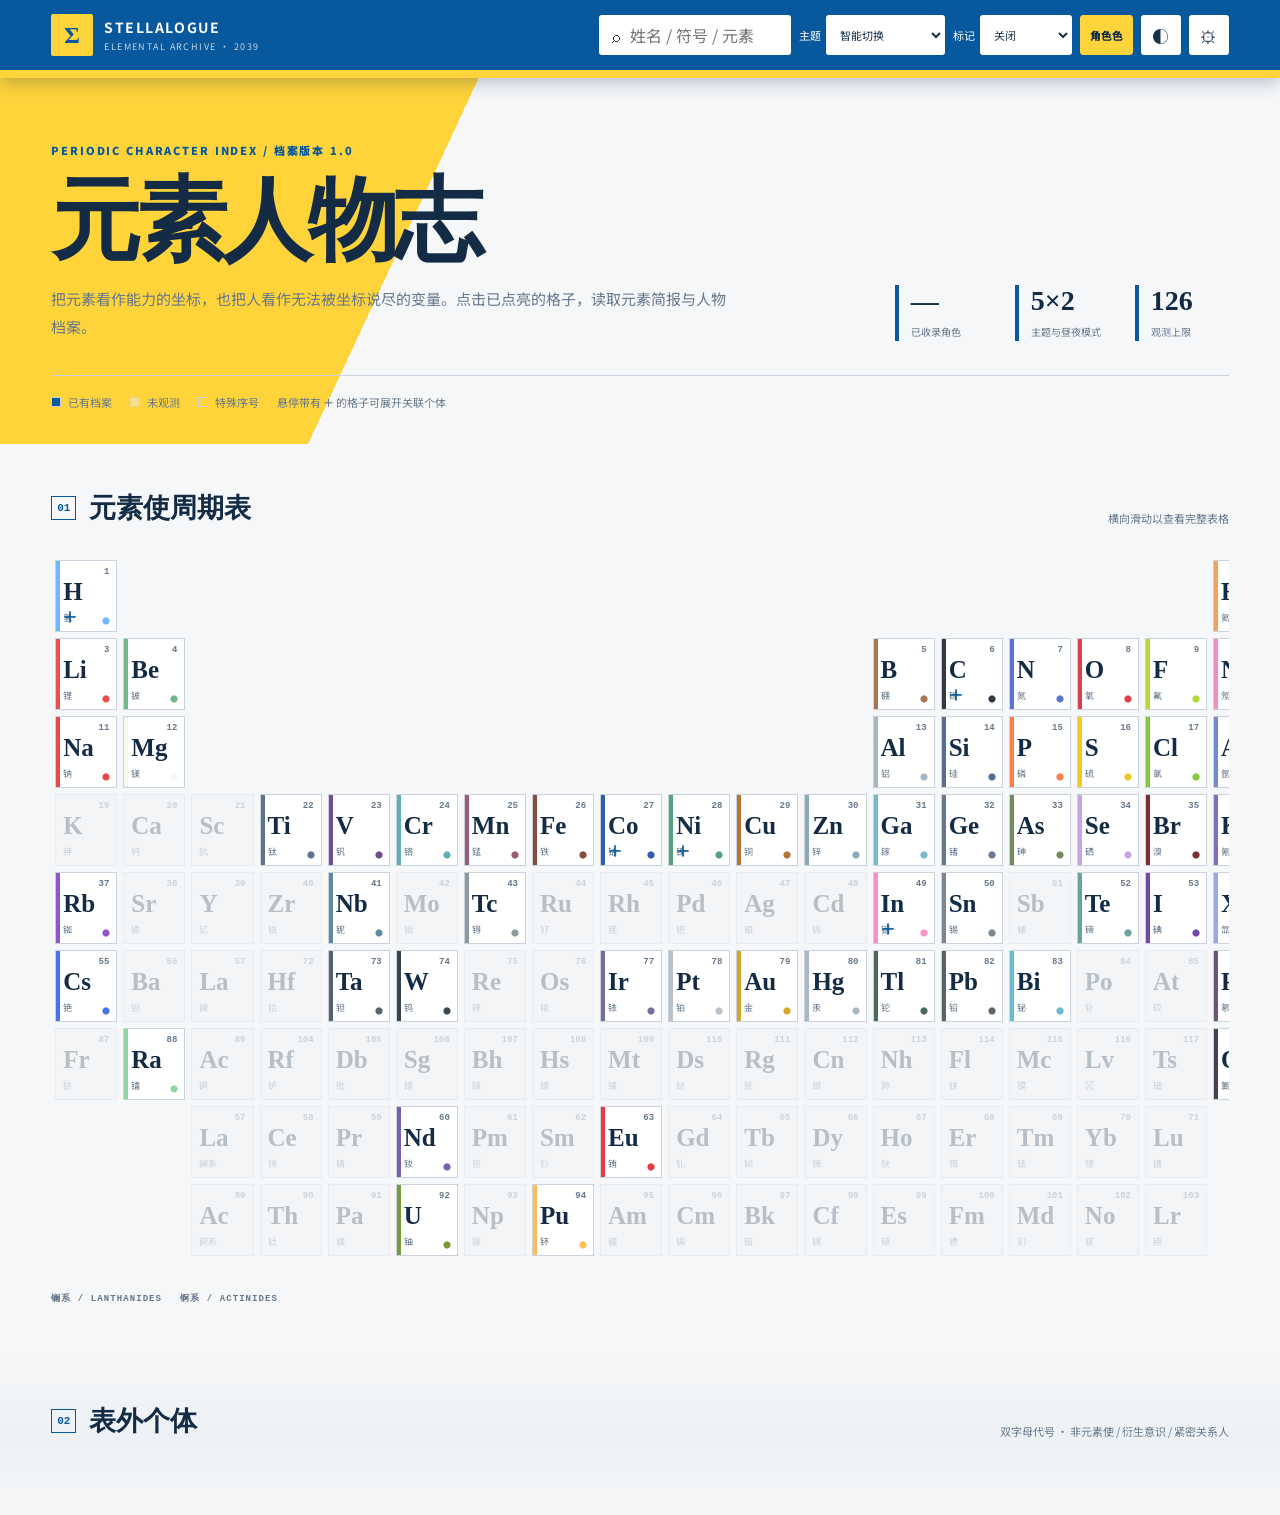
==== commit d988ce48: "Refine visual system and archive editing in index.html" ====
--- a/index.html
+++ b/index.html
@@ -31,17 +31,13 @@
       <div class="eyebrow">PERIODIC CHARACTER INDEX / 档案版本 1.0</div>
       <div class="hero-grid">
         <div><h1>元素人物志</h1><p>把元素看作能力的坐标，也把人看作无法被坐标说尽的变量。点击已点亮的格子，读取元素简报与人物档案。</p></div>
-        <div class="hero-stats"><div><strong id="record-count">—</strong><span>已收录角色</span></div><div><strong>3+3</strong><span>主题与夜间模式</span></div><div><strong>126</strong><span>观测上限</span></div></div>
+        <div class="hero-stats"><div><strong id="record-count">—</strong><span>已收录角色</span></div><div><strong>5×2</strong><span>主题与昼夜模式</span></div><div><strong>126</strong><span>观测上限</span></div></div>
       </div>
       <div id="legend" class="legend"><span><i class="dot active"></i>已有档案</span><span><i class="dot vacant"></i>未观测</span><span><i class="dot special"></i>特殊序号</span><span>悬停带有 <b>＋</b> 的格子可展开关联个体</span></div>
     </section>
 
     <section class="table-section" aria-labelledby="table-title">
       <div class="section-head"><div><span class="index">01</span><h2 id="table-title">元素使周期表</h2></div><p>横向滑动以查看完整表格</p></div>
-      <div class="special-strip" aria-label="特殊元素序列">
-        <div class="special-strip-title"><b>特殊序列</b><span>独立编号，不参与下方连续原子序数排布</span></div>
-        <div id="special-strip"></div>
-      </div>
       <div class="table-scroll"><div id="periodic-table" class="periodic-table" role="grid" aria-label="元素使周期表"></div></div>
       <div class="series-label"><span>镧系 / LANTHANIDES</span><span>锕系 / ACTINIDES</span></div>
     </section>
@@ -57,7 +53,7 @@
     <button class="dialog-close" type="button" aria-label="关闭">×</button>
     <div id="profile-content"></div>
   </dialog>
-  <aside id="debug-bar" class="debug-bar" hidden><b>调试模式</b><span>打开人物卡后可直接修改文字。</span><button id="export-edits" type="button">导出修改 JS</button><button id="exit-debug" type="button">退出</button></aside>
+  <aside id="debug-bar" class="debug-bar" hidden><b>调试模式</b><span>可编辑空白元素与现有档案。</span><button id="add-off-grid" type="button">新增表外人物</button><button id="delete-entry" type="button">删除当前条目</button><button id="export-edits" type="button">导出修改 JS</button><button id="exit-debug" type="button">退出</button></aside>
   <div id="juno-floaters" class="juno-floaters" aria-hidden="true"></div>
   <div id="toast" class="toast" role="status" aria-live="polite"></div>
   <script src="data.js"></script>
--- a/styles.css
+++ b/styles.css
@@ -22,4 +22,3 @@
 @media(max-width:560px){.brand small{display:none}.brand b{font-size:11px}.toolbar{gap:5px}.select-wrap select,.icon-btn{height:36px}.hero-stats{gap:7px}.hero-stats div{min-width:0}.hero-stats strong{font-size:22px}.section-head p{display:none}.special-card{width:calc(50% - 4px)}.profile-dialog{width:100vw;max-height:100vh}.media-panel.with-image{grid-template-columns:1fr}.true-atom{transform:scale(.86)}.debug-bar span{display:none}}
 @media(prefers-reduced-motion:reduce){*{scroll-behavior:auto!important;transition:none!important;animation:none!important}}
 .has-satellite:hover,.has-satellite:focus-within,.has-satellite.satellite-open{z-index:100}.has-satellite.satellite-open .satellites{visibility:visible;opacity:1;pointer-events:auto}.satellite{pointer-events:auto;z-index:101}
-
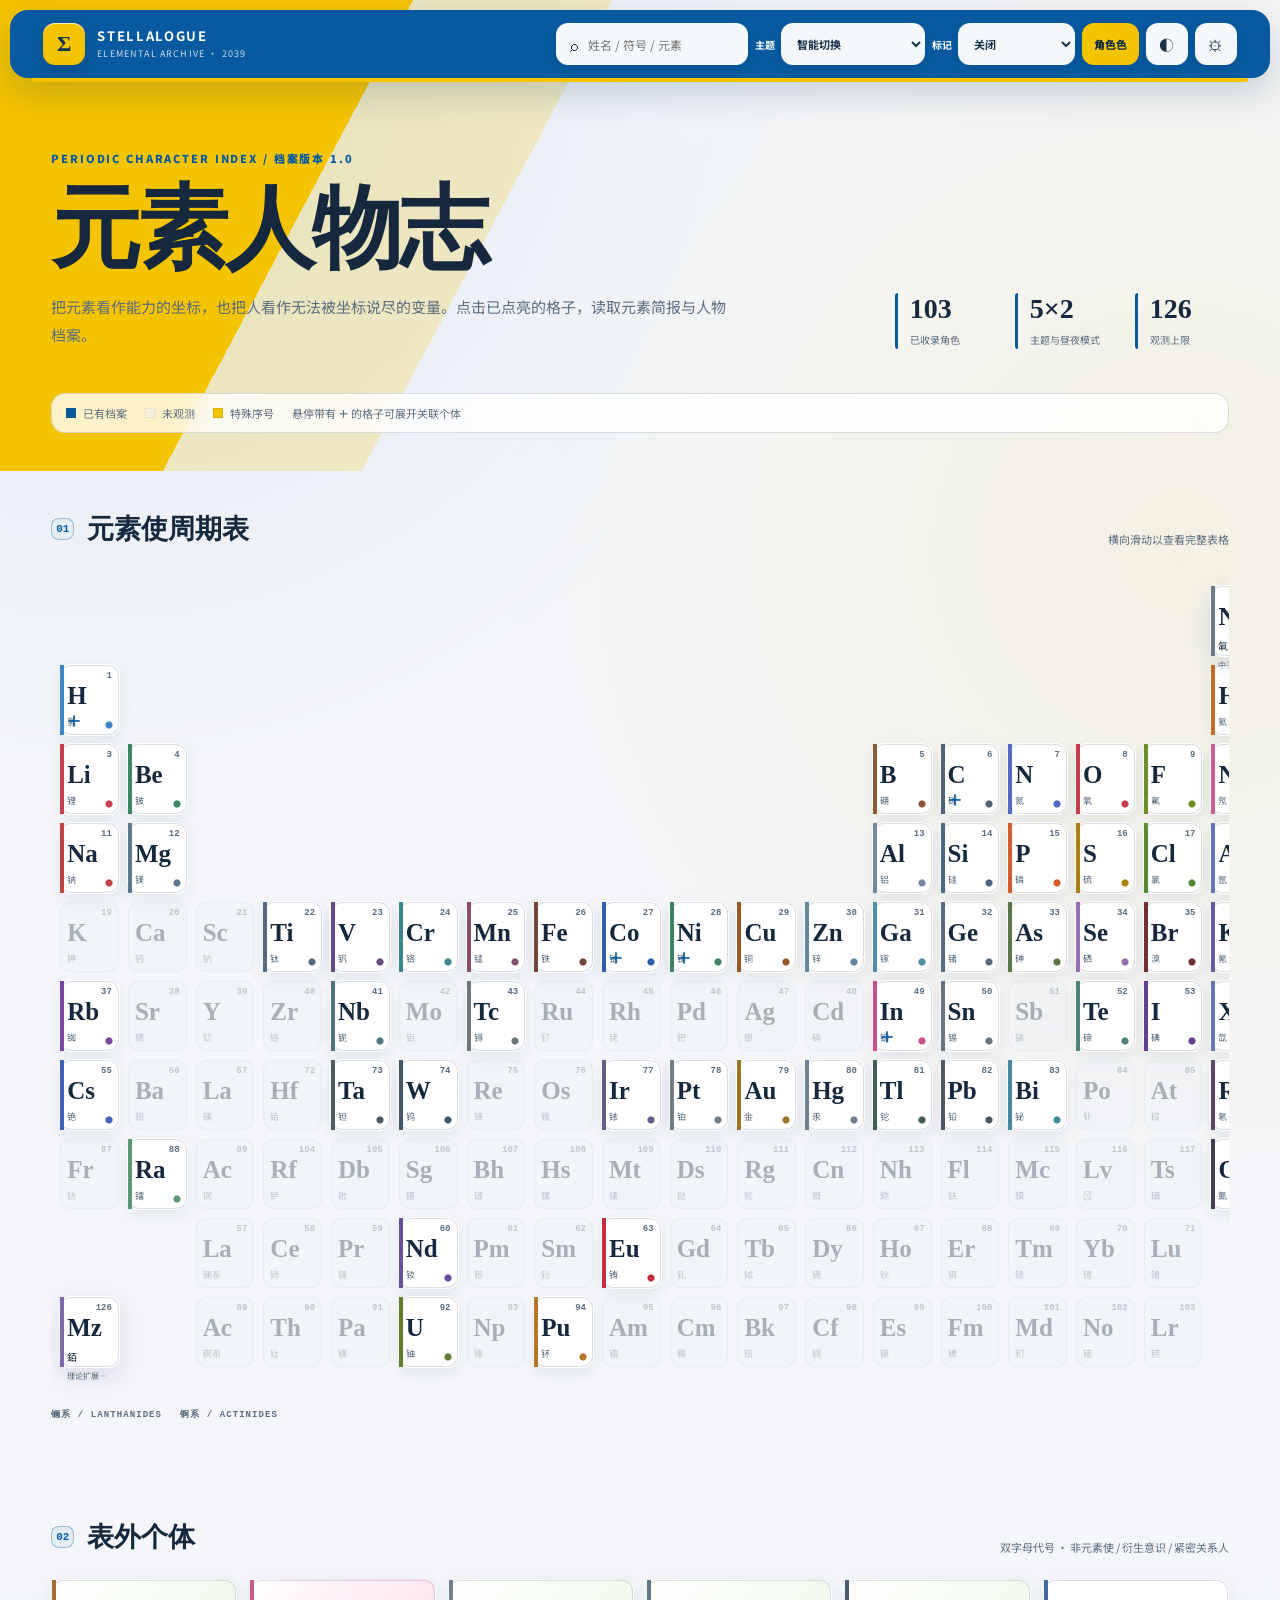
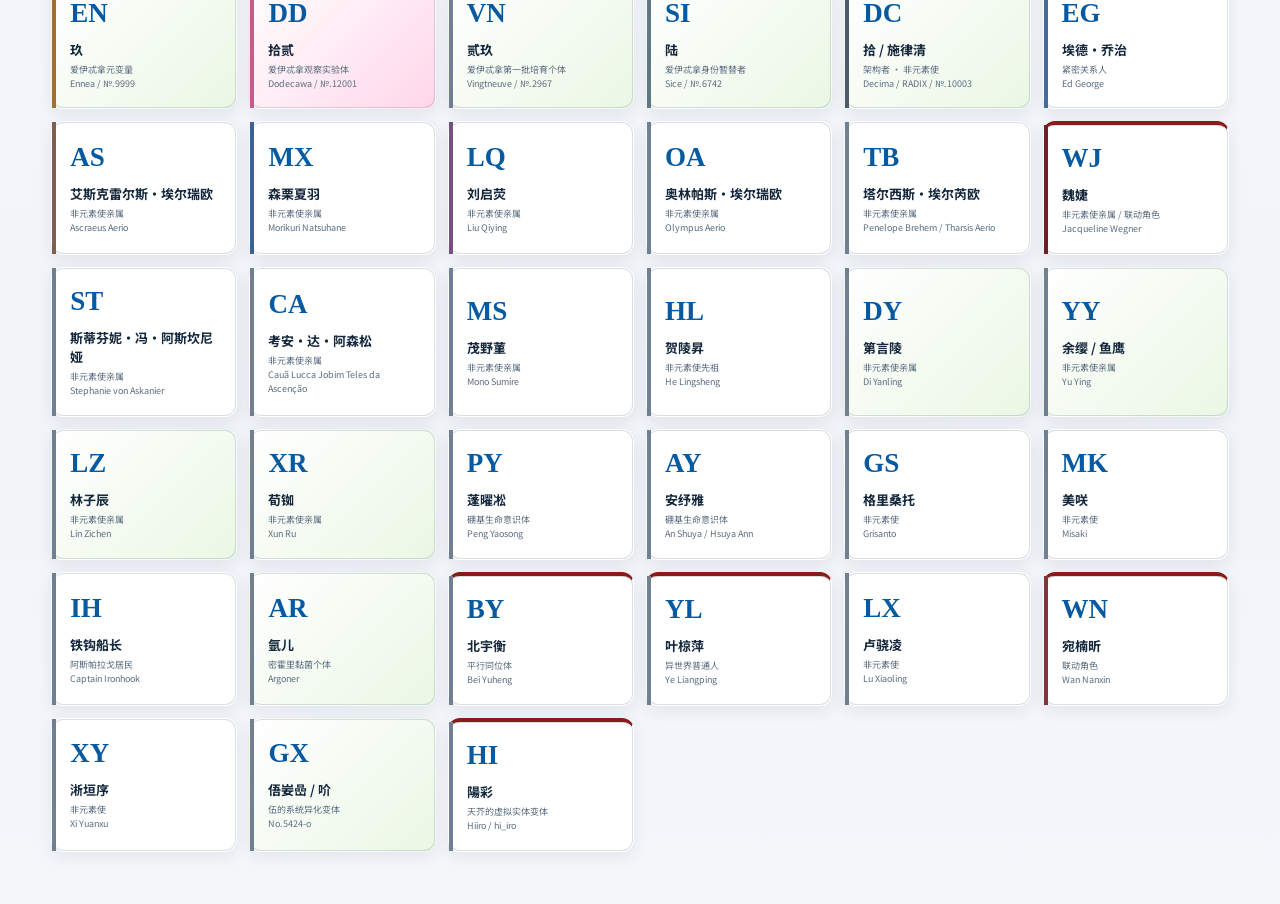
==== commit 1ecc5fc5: "Version static assets for reliable deployment" ====
--- a/index.html
+++ b/index.html
@@ -5,7 +5,7 @@
   <meta name="viewport" content="width=device-width,initial-scale=1">
   <meta name="description" content="《随星录》元素使与关联人物交互设定集">
   <title>随星录 · 元素人物志</title>
-  <link rel="stylesheet" href="styles.css">
+  <link rel="stylesheet" href="styles.css?v=2.0">
 </head>
 <body data-theme="acs" data-mode="light">
   <header class="masthead">
@@ -56,8 +56,8 @@
   <aside id="debug-bar" class="debug-bar" hidden><b>调试模式</b><span>可编辑空白元素与现有档案。</span><button id="add-off-grid" type="button">新增表外人物</button><button id="delete-entry" type="button">删除当前条目</button><button id="export-edits" type="button">导出修改 JS</button><button id="exit-debug" type="button">退出</button></aside>
   <div id="juno-floaters" class="juno-floaters" aria-hidden="true"></div>
   <div id="toast" class="toast" role="status" aria-live="polite"></div>
-  <script src="data.js"></script>
-  <script src="app.js"></script>
+  <script src="data.js?v=2.0"></script>
+  <script src="app.js?v=2.0"></script>
 </body>
 </html>
 
--- a/styles.css
+++ b/styles.css
@@ -1,12 +1,12 @@
 @import url('https://fonts.googleapis.com/css2?family=Noto+Sans+SC:wght@400;500;700;900&display=swap');
-:root{--bg:#f6f7f8;--surface:#fff;--surface-2:#edf1f5;--ink:#132b45;--muted:#66788c;--line:#c8d3df;--accent:#07589c;--accent-2:#ffd43b;--card:#fff;--glass:rgba(255,255,255,.8);--radius:3px;--shadow:0 18px 50px rgba(10,43,76,.17);--font:"Noto Sans SC","Microsoft YaHei",sans-serif}
-body[data-theme="antarctic"]{--bg:#eaf3f7;--surface:#f9fdff;--surface-2:#dceaf0;--ink:#102e42;--muted:#5f7887;--line:#b9ced8;--accent:#247c9e;--accent-2:#b8e5ef;--radius:4px}
-body[data-theme="aero"]{--bg:#dff4f3;--surface:rgba(250,255,255,.68);--surface-2:rgba(197,235,230,.56);--ink:#104b55;--muted:#487376;--line:rgba(56,151,149,.34);--accent:#0a9ebd;--accent-2:#80ca4c;--card:rgba(255,255,255,.5);--glass:rgba(255,255,255,.45);--radius:20px;--shadow:0 22px 55px rgba(12,111,116,.2),inset 0 1px 0 rgba(255,255,255,.8)}
+:root{--bg:#f4f6fa;--surface:#ffffff;--surface-2:#edf1f7;--ink:#15283d;--muted:#5b6d80;--line:rgba(26,57,89,.16);--accent:#075a9f;--accent-2:#f5c400;--on-accent:#fff;--card:#fff;--glass:rgba(255,255,255,.84);--radius:12px;--shadow:0 18px 48px rgba(20,47,78,.12);--font:"Noto Sans SC","Microsoft YaHei",sans-serif}
+body[data-theme="antarctic"]{--bg:#e8f3fb;--surface:#f9fcff;--surface-2:#d9eaf6;--ink:#102c48;--muted:#526f88;--line:rgba(33,83,124,.16);--accent:#17699f;--accent-2:#8bc8e8;--on-accent:#fff;--card:#f7fbff;--radius:15px;--shadow:0 20px 54px rgba(15,61,96,.13)}
+body[data-theme="aero"]{--bg:#dceff5;--surface:rgba(249,254,255,.58);--surface-2:rgba(209,235,242,.48);--ink:#153b4d;--muted:#496b78;--line:rgba(255,255,255,.66);--accent:#087f9f;--accent-2:#58a64b;--on-accent:#fff;--card:rgba(255,255,255,.42);--glass:rgba(255,255,255,.36);--radius:24px;--shadow:0 24px 64px rgba(21,85,108,.16),inset 0 1px 0 rgba(255,255,255,.92)}
 body[data-theme="juno"]{--bg:#fff0f6;--surface:#fffafd;--surface-2:#ffd7e8;--ink:#4c2639;--muted:#91677b;--line:#eda9c7;--accent:#f14f96;--accent-2:#ffd32a;--card:#fff8fc;--radius:12px;--shadow:0 18px 45px rgba(219,62,132,.2)}
 body[data-theme="scp"]{--bg:#e9e9e7;--surface:#f8f8f5;--surface-2:#d9d9d5;--ink:#202020;--muted:#626262;--line:#a8a8a4;--accent:#8b1a1a;--accent-2:#111;--card:#f4f4f1;--radius:0;--shadow:8px 10px 0 rgba(0,0,0,.18)}
-body[data-mode="dark"]{--bg:#071522;--surface:#0d2236;--surface-2:#152c43;--ink:#eef7ff;--muted:#9cb1c5;--line:#2a4962;--accent:#62bcff;--accent-2:#f0c83c;--card:#10263b;--glass:rgba(12,34,54,.82);--shadow:0 20px 56px rgba(0,0,0,.42)}
-body[data-theme="antarctic"][data-mode="dark"]{--bg:#06141d;--surface:#0b2331;--surface-2:#123545;--ink:#effcff;--muted:#9db9c5;--line:#285162;--accent:#79cce2;--accent-2:#275e74}
-body[data-theme="aero"][data-mode="dark"]{--bg:#051d1d;--surface:rgba(9,43,46,.72);--surface-2:rgba(18,68,66,.62);--ink:#effffb;--muted:#a2c8c2;--line:rgba(103,219,198,.3);--accent:#4bd9df;--accent-2:#8cda66;--card:rgba(11,48,50,.54);--glass:rgba(8,46,48,.5)}
+body[data-mode="dark"]{--bg:#081421;--surface:#112438;--surface-2:#192e45;--ink:#f1f6fb;--muted:#b0bfd0;--line:rgba(185,211,235,.18);--accent:#70b9ee;--accent-2:#f0c933;--on-accent:#071522;--card:#12273b;--glass:rgba(13,32,51,.84);--shadow:0 22px 60px rgba(0,0,0,.38)}
+body[data-theme="antarctic"][data-mode="dark"]{--bg:#061625;--surface:#0c263b;--surface-2:#14344d;--ink:#f2f9ff;--muted:#aac2d5;--line:rgba(155,202,232,.2);--accent:#73b9e2;--accent-2:#356f98;--on-accent:#071522;--card:#0e2940}
+body[data-theme="aero"][data-mode="dark"]{--bg:#071b26;--surface:rgba(16,43,57,.64);--surface-2:rgba(31,68,82,.52);--ink:#f2fbff;--muted:#b2ccd5;--line:rgba(211,242,255,.2);--accent:#67c9df;--accent-2:#79ba68;--on-accent:#071820;--card:rgba(17,48,63,.46);--glass:rgba(12,42,56,.46)}
 body[data-theme="juno"][data-mode="dark"]{--bg:#260f1d;--surface:#351426;--surface-2:#572039;--ink:#fff3f9;--muted:#dca8be;--line:#74344f;--accent:#ff72ae;--accent-2:#ebc83b;--card:#39162a}
 body[data-theme="scp"][data-mode="dark"]{--bg:#111;--surface:#1e1e1d;--surface-2:#2b2b29;--ink:#f0f0ec;--muted:#aaa;--line:#555;--accent:#d04444;--accent-2:#eee;--card:#20201f;--shadow:8px 10px 0 #000}
 *{box-sizing:border-box}html{scroll-behavior:smooth}body{margin:0;background:var(--bg);color:var(--ink);font-family:var(--font);transition:background .35s,color .35s}button,input,select{font:inherit}.masthead{min-height:78px;position:sticky;top:0;z-index:100;display:flex;align-items:center;justify-content:space-between;gap:24px;padding:12px clamp(18px,4vw,68px);background:#07589c;color:#fff;border-bottom:8px solid #ffd43b;box-shadow:0 5px 16px rgba(0,36,76,.25)}.brand{color:inherit;display:flex;gap:11px;align-items:center;text-decoration:none;flex:0 0 auto}.brand-mark{display:grid;place-items:center;width:42px;height:42px;background:#ffd43b;color:#07589c;font:900 24px Georgia;border-radius:2px}.brand b{display:block;letter-spacing:.11em;font-size:14px}.brand small{display:block;color:rgba(255,255,255,.76);font-size:9px;letter-spacing:.16em;margin-top:3px}.toolbar{position:relative;z-index:105;display:flex;gap:8px;align-items:center;justify-content:flex-end}.toolbar>*{position:relative;z-index:106;pointer-events:auto}.search{display:flex;gap:8px;align-items:center;background:#fff;color:#24384c;border:1px solid rgba(255,255,255,.55);height:40px;padding:0 12px;border-radius:3px}.search input{border:0;outline:0;background:transparent;color:inherit;width:150px}.select-wrap{font-size:11px;color:#fff;display:flex;align-items:center;gap:5px;white-space:nowrap}.select-wrap select,.icon-btn{height:40px;border:1px solid rgba(255,255,255,.5);background:#fff;color:#18324a;border-radius:3px;padding:0 9px;cursor:pointer}.icon-btn{min-width:40px;font-size:17px}.text-btn{font-size:11px;width:auto}.text-btn.active{background:#ffd43b;color:#102b47;border-color:#ffd43b;font-weight:800}.hero,.table-section,.off-grid{max-width:1500px;margin:auto;padding-left:clamp(18px,4vw,68px);padding-right:clamp(18px,4vw,68px)}.hero{max-width:none;padding-top:64px;padding-bottom:34px;background:linear-gradient(115deg,#ffd43b 0 33%,transparent 33%)}.hero>*,.hero-grid{max-width:1364px;margin-left:auto;margin-right:auto}.eyebrow{font-size:11px;color:var(--accent);font-weight:900;letter-spacing:.17em}.hero-grid{display:grid;grid-template-columns:1fr auto;gap:48px;align-items:end;border-bottom:1px solid var(--line);padding:20px 0 34px}.hero h1{font:700 clamp(44px,7vw,90px)/.95 Georgia,"Noto Serif SC",serif;margin:0 0 22px;letter-spacing:-.05em}.hero p{font-size:15px;line-height:1.85;max-width:680px;color:var(--muted);margin:0}.hero-stats{display:flex;gap:26px}.hero-stats div{min-width:94px;border-left:4px solid var(--accent);padding-left:12px}.hero-stats strong{display:block;font:700 28px Georgia}.hero-stats span{color:var(--muted);font-size:10px}.legend{display:flex;flex-wrap:wrap;gap:18px;margin-top:18px;color:var(--muted);font-size:11px}.dot{display:inline-block;width:10px;height:10px;margin-right:7px;border:1px solid var(--line)}.dot.active{background:var(--accent)}.dot.vacant{background:var(--surface-2);opacity:.45}.dot.special{background:var(--accent-2)}.table-section,.off-grid{padding-top:46px;padding-bottom:52px}.section-head{display:flex;align-items:end;justify-content:space-between;margin-bottom:24px}.section-head>div{display:flex;align-items:center;gap:13px}.section-head h2{font:700 27px Georgia,"Noto Serif SC",serif;margin:0}.section-head p{margin:0;color:var(--muted);font-size:11px}.index{font:800 11px monospace;color:var(--accent);border:1px solid var(--accent);padding:5px}.special-strip{display:grid;grid-template-columns:220px 1fr;align-items:stretch;border:1px solid var(--line);background:var(--surface-2);margin:0 4px 18px;padding:10px}.special-strip-title{padding:10px 14px;border-right:1px solid var(--line)}.special-strip-title b{display:block;font-size:12px}.special-strip-title span{display:block;color:var(--muted);font-size:9px;line-height:1.5;margin-top:5px}.special-strip>div:last-child{display:flex;gap:8px;padding-left:12px}.special-card{position:relative;width:130px;min-height:70px;text-align:left;padding:9px 12px;border:1px solid var(--line);background:var(--surface);color:var(--ink);cursor:pointer}.special-card::before,.element-card.filled::before,.off-card::before{content:"";position:absolute;inset:0 auto 0 0;width:4px;background:var(--character)}.special-card strong{font:800 24px Georgia;display:block}.special-card>span:not(.element-number){font-size:10px}.special-card small{display:block;color:var(--muted);font-size:8px;margin-top:4px}.table-scroll{overflow:auto;padding:10px 4px 36px}.periodic-table{min-width:1220px;display:grid;grid-template-columns:repeat(18,minmax(56px,1fr));grid-template-rows:repeat(9,72px);gap:6px}.element-card,.off-card,.satellite{position:relative;border:1px solid var(--line);background:var(--card);color:var(--ink);text-align:left;transition:transform .18s,border-color .18s,box-shadow .18s,opacity .18s}.element-card{padding:7px;cursor:pointer;overflow:visible}.element-card:hover,.element-card:focus-visible,.off-card:hover,.special-card:hover{z-index:30;transform:translateY(-3px);border-color:var(--accent);box-shadow:0 8px 23px color-mix(in srgb,var(--accent) 22%,transparent);outline:0}.element-card.vacant{opacity:.27;background:var(--surface-2);cursor:default}.element-card.vacant:hover{transform:none;box-shadow:none;border-color:var(--line)}.element-number{font:700 9px monospace;color:var(--muted);position:absolute;top:6px;right:7px}.element-symbol{display:block;font:700 25px/1 Georgia;margin-top:11px}.element-name{display:block;font-size:9px;color:var(--muted);white-space:nowrap;overflow:hidden;text-overflow:ellipsis;margin-top:7px}.archive-mark{position:absolute;right:6px;bottom:5px;color:var(--character);font-size:8px}.has-satellite::after{content:"＋";position:absolute;left:6px;bottom:3px;color:var(--accent);font-weight:bold}.satellites{visibility:hidden;opacity:0;pointer-events:none;position:absolute;left:calc(100% + 10px);top:-1px;display:flex;gap:6px;z-index:90;padding:0 0 10px;transition:opacity .15s}.satellites::before{content:"";position:absolute;right:100%;top:0;width:12px;height:100%}.has-satellite:hover .satellites,.has-satellite:focus-within .satellites{visibility:visible;opacity:1;pointer-events:auto}.satellite{width:92px;height:74px;padding:8px;background:var(--surface);border-color:var(--accent);border-radius:var(--radius);cursor:pointer;box-shadow:var(--shadow)}.satellite b{font:700 19px Georgia}.satellite small,.satellite em{display:block;font-size:8px;margin-top:4px}.satellite em{font-style:normal;color:var(--muted)}.series-label{display:flex;gap:18px;color:var(--muted);font:700 9px monospace;letter-spacing:.12em}.off-grid{background:linear-gradient(180deg,transparent,var(--surface-2),transparent)}.off-grid-list{display:grid;grid-template-columns:repeat(auto-fit,minmax(180px,1fr));gap:9px}.off-card{min-height:112px;padding:16px;border-radius:var(--radius);cursor:pointer}.off-code{font:700 27px Georgia;color:var(--accent)}.off-card h3{font-size:13px;margin:11px 0 4px}.off-card p{font-size:9px;color:var(--muted);margin:0;line-height:1.55}.off-card.aero{background:linear-gradient(135deg,var(--surface),color-mix(in srgb,#75c94b 15%,var(--surface)))}.off-card.juno{background:linear-gradient(135deg,var(--surface),#ffd7e8)}.off-card.scp{border-top:4px solid #8b1a1a}.profile-dialog{width:min(1100px,95vw);max-height:92vh;padding:0;border:1px solid var(--line);background:var(--surface);color:var(--ink);border-radius:var(--radius);box-shadow:var(--shadow);overflow:auto}.profile-dialog::backdrop{background:rgba(2,12,22,.7);backdrop-filter:blur(7px)}.dialog-close{position:sticky;float:right;top:12px;right:12px;z-index:10;width:38px;height:38px;border:1px solid var(--line);background:var(--surface);color:var(--ink);border-radius:50%;font-size:24px;cursor:pointer}.profile-layout{display:grid;grid-template-columns:minmax(0,1fr) 360px;gap:0;min-height:690px;--character:var(--profile-accent)}.profile-main{padding:48px 44px}.profile-kicker{font:800 10px monospace;color:var(--profile-accent);letter-spacing:.17em}.name-stack{padding-bottom:24px;border-bottom:1px solid var(--line);margin:13px 0 23px}.name-stack h2{font:800 clamp(33px,5vw,55px)/1.08 "Noto Sans SC",sans-serif;margin:0;color:var(--ink)}.native-name{font-size:17px;font-weight:600;margin-top:9px}.english-name{font:italic 14px Georgia,serif;color:var(--muted);margin-top:5px}.element-brief{border-left:5px solid var(--profile-accent);padding:11px 15px;background:var(--surface-2);font-size:12px;line-height:1.7;margin-bottom:28px}.bio h3,.relations h3{font-size:12px;letter-spacing:.1em;color:var(--profile-accent);border-bottom:2px solid var(--profile-accent);padding-bottom:7px;margin:28px 0 12px}.bio p{font:15px/1.95 Georgia,"Noto Serif SC",serif;margin:0}.relations ul{list-style:none;padding:0;margin:0;display:grid;gap:8px}.relations li{display:flex;align-items:center;gap:9px;border-bottom:1px dotted var(--line);padding-bottom:8px;font-size:12px}.relations li span{color:var(--muted)}.person-link{border:1px solid var(--profile-accent);background:color-mix(in srgb,var(--profile-accent) 10%,var(--surface));color:var(--ink);padding:4px 8px;border-radius:3px;cursor:pointer;font-weight:700}.infobox{border-left:1px solid var(--line);background:var(--surface-2);padding:28px 18px}.infobox-title{background:var(--profile-accent);color:#fff;padding:12px;display:flex;align-items:center;justify-content:space-between;text-shadow:0 1px 2px rgba(0,0,0,.3)}.infobox-title b{font:800 25px Georgia}.infobox-title span{font-size:12px;font-weight:700}.media-panel{display:grid;gap:8px;margin:10px 0}.media-panel.with-image{grid-template-columns:1fr 1fr}.character-image{margin:0;min-height:280px;background:var(--surface);border:1px solid var(--line)}.character-image img{width:100%;height:100%;object-fit:cover}.atom-panel{background:var(--surface);border:1px solid var(--line);min-height:330px;display:grid;place-items:center;padding:8px;overflow:hidden}.true-atom{width:304px;height:304px;position:relative;display:grid;place-items:center}.nucleus{position:absolute;z-index:4;width:50px;height:50px;border-radius:50%;display:grid;place-items:center;background:var(--profile-accent);color:#fff;font:700 16px Georgia;box-shadow:0 0 24px color-mix(in srgb,var(--profile-accent) 45%,transparent)}.shell{position:absolute;left:50%;top:50%;transform:translate(-50%,-50%);border:1px solid color-mix(in srgb,var(--ink) 35%,transparent);border-radius:50%}.electron{position:absolute;z-index:5;left:50%;top:50%;width:0;height:0;transform:rotate(var(--angle)) translateX(var(--radius))}.electron b{display:block;width:6px;height:6px;margin:-3px;border-radius:50%;background:var(--profile-accent);box-shadow:0 0 4px var(--profile-accent);transform:rotate(var(--counter))}.true-atom.neutron .nucleus{background:#697887}.true-atom.unknown>b{font-size:34px;color:var(--muted)}.shell-counts{text-align:center;font:700 10px monospace;color:var(--muted);padding:4px}.shell-counts span{font-weight:400}.placeholder{min-height:280px;display:grid;place-items:center;border:1px dashed var(--line);background:var(--surface)}.placeholder span{font:700 55px Georgia;color:var(--muted);opacity:.4}.infobox table{border-collapse:collapse;width:100%;background:var(--surface);font-size:11px}.infobox th,.infobox td{border:1px solid var(--line);padding:8px;vertical-align:top;line-height:1.5}.infobox th{width:84px;background:color-mix(in srgb,var(--profile-accent) 12%,var(--surface));text-align:left}.color-chip{display:inline-block;width:24px;height:14px;border:1px solid var(--line);vertical-align:middle;margin-right:7px}.color-row code{font-size:10px}.color-row input{width:28px;height:20px;padding:0;border:0;float:right}.debug-bar{position:fixed;z-index:200;left:50%;bottom:18px;transform:translateX(-50%);display:flex;align-items:center;gap:12px;background:#171717;color:#fff;padding:10px 14px;border:2px solid #ffd43b;box-shadow:0 8px 35px rgba(0,0,0,.35);font-size:11px}.debug-bar[hidden]{display:none}.debug-bar button{background:#ffd43b;border:0;padding:6px 10px;cursor:pointer}.debug-bar button:last-child{background:#ddd}.profile-layout [contenteditable="true"]{outline:1px dashed #f14f96;outline-offset:3px;background:rgba(255,220,235,.2)}.toast{position:fixed;left:50%;bottom:24px;transform:translate(-50%,30px);opacity:0;background:var(--ink);color:var(--bg);padding:10px 16px;border-radius:99px;font-size:12px;transition:.25s;z-index:220}.toast.show{opacity:1;transform:translate(-50%,0)}.search-hidden{opacity:.06!important;pointer-events:none}body:not([data-filter="off"]) .element-card.filled,body:not([data-filter="off"]) .off-card,body:not([data-filter="off"]) .special-card{border-top:6px solid var(--filter-color);background:color-mix(in srgb,var(--filter-color) 14%,var(--card))}.character-colors-off .element-card.filled::before,.character-colors-off .off-card::before,.character-colors-off .special-card::before{display:none}.character-colors-off .archive-mark{color:var(--accent)}
@@ -22,3 +22,18 @@
 @media(max-width:560px){.brand small{display:none}.brand b{font-size:11px}.toolbar{gap:5px}.select-wrap select,.icon-btn{height:36px}.hero-stats{gap:7px}.hero-stats div{min-width:0}.hero-stats strong{font-size:22px}.section-head p{display:none}.special-card{width:calc(50% - 4px)}.profile-dialog{width:100vw;max-height:100vh}.media-panel.with-image{grid-template-columns:1fr}.true-atom{transform:scale(.86)}.debug-bar span{display:none}}
 @media(prefers-reduced-motion:reduce){*{scroll-behavior:auto!important;transition:none!important;animation:none!important}}
 .has-satellite:hover,.has-satellite:focus-within,.has-satellite.satellite-open{z-index:100}.has-satellite.satellite-open .satellites{visibility:visible;opacity:1;pointer-events:auto}.satellite{pointer-events:auto;z-index:101}
+
+/* 2.0 visual polish: softer depth, accessible contrast and a unified control system. */
+body{min-height:100vh;background-color:var(--bg);background-image:radial-gradient(circle at 8% 2%,color-mix(in srgb,var(--accent) 8%,transparent),transparent 27%),radial-gradient(circle at 92% 22%,color-mix(in srgb,var(--accent-2) 9%,transparent),transparent 30%)}
+.masthead{top:10px;margin:10px auto 0;width:min(1520px,calc(100% - 20px));min-height:68px;padding:10px clamp(14px,2.6vw,34px);border:0;border-radius:18px;background:#075a9f;color:#fff;box-shadow:0 14px 36px rgba(7,51,91,.2);overflow:visible}.masthead::after{content:"";position:absolute;left:22px;right:22px;bottom:-4px;height:4px;border-radius:99px;background:var(--accent-2)}.brand{gap:12px;min-height:44px}.brand-mark{width:42px;height:42px;border-radius:12px;background:#f5c400;color:#123654;font:800 22px/1 Georgia;box-shadow:inset 0 1px 0 rgba(255,255,255,.7),0 6px 16px rgba(0,0,0,.14)}.brand b{font-size:13px;line-height:1.2;letter-spacing:.13em}.brand small{font-size:9px;line-height:1.3;letter-spacing:.13em;margin-top:4px;color:rgba(255,255,255,.8)}
+.toolbar{gap:7px;flex-wrap:wrap}.search,.select-wrap select,.icon-btn{height:42px;border:1px solid rgba(255,255,255,.3);border-radius:12px;background:rgba(255,255,255,.96);color:#18324a;box-shadow:0 4px 14px rgba(5,39,68,.1);transition:transform .16s,box-shadow .16s,background .16s}.search{padding:0 13px}.search input{font-size:12px;width:148px}.select-wrap{font-size:10px;font-weight:700;gap:6px}.select-wrap select{padding:0 30px 0 11px;font-size:11px}.icon-btn{min-width:42px;padding:0 11px;font-size:15px}.text-btn{font-size:11px;font-weight:700}.toolbar button:hover,.toolbar select:hover,.search:focus-within{transform:translateY(-1px);box-shadow:0 7px 18px rgba(5,39,68,.16)}.text-btn.active{background:var(--accent-2);color:#122a3f;border-color:transparent}
+.hero{margin-top:-78px;padding-top:150px;padding-bottom:38px;background:linear-gradient(118deg,#f5c400 0 27%,color-mix(in srgb,#f5c400 22%,transparent) 27% 40%,transparent 40%)}.hero-grid{border:0;padding-bottom:26px}.hero h1{color:var(--ink);text-shadow:none;letter-spacing:-.035em}.hero p,.hero-stats span,.legend{color:var(--muted)}.hero-stats div{border-radius:3px;border-left-width:3px}.legend{padding:12px 15px;border-radius:14px;background:color-mix(in srgb,var(--surface) 78%,transparent);box-shadow:inset 0 0 0 1px var(--line);backdrop-filter:blur(14px)}
+.table-section{padding-top:40px}.periodic-table{grid-template-rows:repeat(10,72px);gap:7px;padding:4px}.element-card,.special-card,.off-card,.satellite{border-color:transparent;border-radius:var(--radius);box-shadow:0 5px 16px rgba(20,48,77,.08),inset 0 0 0 1px var(--line)}.element-card,.special-card{background:color-mix(in srgb,var(--card) 94%,transparent)}.element-card:hover,.element-card:focus-visible,.off-card:hover,.special-card:hover{border-color:transparent;box-shadow:0 13px 30px color-mix(in srgb,var(--accent) 17%,transparent),inset 0 0 0 1px color-mix(in srgb,var(--accent) 52%,transparent)}.element-card.vacant{opacity:.34;box-shadow:inset 0 0 0 1px color-mix(in srgb,var(--line) 65%,transparent)}.element-card.debug-vacant{opacity:.72;cursor:pointer;background:repeating-linear-gradient(135deg,var(--surface-2) 0 8px,var(--surface) 8px 16px)}.grid-special{width:auto;min-height:0;padding:7px;align-self:stretch;justify-self:stretch}.grid-special strong{font-size:25px;margin-top:10px}.grid-special small{white-space:nowrap;overflow:hidden;text-overflow:ellipsis}.grid-special.nu{box-shadow:0 8px 24px rgba(39,78,109,.15),inset 0 0 0 1px var(--line)}.grid-special.mz{box-shadow:0 8px 24px rgba(93,69,132,.15),inset 0 0 0 1px var(--line)}
+.off-grid{background:linear-gradient(180deg,transparent,color-mix(in srgb,var(--surface-2) 52%,transparent),transparent)}.off-grid-list{gap:12px}.off-card{padding:18px;min-height:116px}.section-head .index{border:0;border-radius:8px;background:color-mix(in srgb,var(--accent) 11%,var(--surface));box-shadow:inset 0 0 0 1px color-mix(in srgb,var(--accent) 35%,transparent)}
+.profile-dialog{border:0;border-radius:24px;box-shadow:0 32px 90px rgba(2,15,28,.36);overflow:auto}.profile-layout{--profile-on-accent:#fff}.profile-main{padding:50px 46px}.infobox{border:0;background:color-mix(in srgb,var(--surface-2) 76%,var(--surface));padding:26px 20px}.infobox-title{border-radius:15px 15px 5px 5px;color:var(--profile-on-accent);text-shadow:none;box-shadow:0 8px 22px color-mix(in srgb,var(--profile-accent) 20%,transparent)}.infobox-title b,.infobox-title span,.nucleus{color:var(--profile-on-accent)}.media-panel>*{border:0;border-radius:14px;box-shadow:inset 0 0 0 1px var(--line),0 8px 22px rgba(16,45,71,.08)}.atom-panel{background:color-mix(in srgb,var(--surface) 92%,transparent)}.infobox table{border-collapse:separate;border-spacing:0 5px;background:transparent}.infobox th,.infobox td{border:0;padding:8px 9px;background:var(--surface);box-shadow:inset 0 0 0 1px color-mix(in srgb,var(--line) 72%,transparent)}.infobox th{border-radius:8px 0 0 8px}.infobox td{border-radius:0 8px 8px 0}.element-brief{border:0;border-radius:12px;background:color-mix(in srgb,var(--profile-accent) 9%,var(--surface-2));box-shadow:inset 4px 0 0 var(--profile-accent)}.person-link{border:0;border-radius:9px;color:var(--ink);box-shadow:inset 0 0 0 1px color-mix(in srgb,var(--profile-accent) 48%,transparent)}.bio h3,.relations h3{color:var(--ink);border-bottom-color:color-mix(in srgb,var(--profile-accent) 52%,var(--line))}.dialog-close{border:0;box-shadow:0 7px 20px rgba(0,0,0,.15),inset 0 0 0 1px var(--line)}
+.debug-bar{border:0;border-radius:16px;background:#152536;padding:11px 14px;box-shadow:0 18px 50px rgba(0,0,0,.34)}.debug-bar button{border:0;border-radius:9px;background:#e6eef5;color:#173047;padding:7px 10px}.debug-bar #export-edits{background:#f0c933}.debug-bar #delete-entry{background:#b83e4a;color:#fff}
+body[data-mode="dark"] .masthead{background:#0d2941;color:#f4f8fc;box-shadow:0 15px 42px rgba(0,0,0,.38)}body[data-mode="dark"] .hero{background:linear-gradient(118deg,color-mix(in srgb,var(--accent-2) 18%,var(--bg)) 0 28%,transparent 28%)}body[data-mode="dark"] .search,body[data-mode="dark"] .select-wrap select,body[data-mode="dark"] .icon-btn{background:#172e44;color:#f0f5fa;border-color:rgba(205,225,242,.18)}body[data-mode="dark"] .text-btn.active{background:var(--accent-2);color:#071522}.profile-dialog::backdrop{background:rgba(2,10,18,.64)}
+body[data-theme="antarctic"]{background-image:radial-gradient(circle at 15% 5%,rgba(137,198,232,.28),transparent 28%),radial-gradient(circle at 88% 24%,rgba(45,110,158,.11),transparent 31%)}body[data-theme="antarctic"] .masthead{background:linear-gradient(135deg,#0d3658,#175f91);border:0;color:#fff}body[data-theme="antarctic"] .masthead::after{background:#83c6e8}body[data-theme="antarctic"] .brand-mark{background:#e9f7ff;color:#164c72}body[data-theme="antarctic"] .hero{background:linear-gradient(118deg,#cfe8f7 0 30%,rgba(199,228,245,.34) 30% 45%,transparent 45%)}body[data-theme="antarctic"] .text-btn.active{background:#d9effb;color:#123a58}body[data-theme="antarctic"][data-mode="dark"] .masthead{background:linear-gradient(135deg,#071f35,#103f64)}body[data-theme="antarctic"][data-mode="dark"] .masthead::after{background:#5aa6d2}body[data-theme="antarctic"][data-mode="dark"] .hero{background:linear-gradient(118deg,#102f49 0 31%,rgba(18,53,80,.34) 31% 45%,transparent 45%)}
+body[data-theme="aero"]{background-image:radial-gradient(circle at 12% 12%,rgba(255,255,255,.88),transparent 20%),radial-gradient(circle at 82% 18%,rgba(74,185,219,.28),transparent 26%),radial-gradient(circle at 62% 88%,rgba(106,185,92,.2),transparent 30%),linear-gradient(145deg,#dff3f8,#cceaf3 48%,#dcefdc)}body[data-theme="aero"] .masthead,body[data-theme="aero"] .element-card,body[data-theme="aero"] .off-card,body[data-theme="aero"] .special-card,body[data-theme="aero"] .profile-dialog,body[data-theme="aero"] .legend{background:linear-gradient(145deg,rgba(255,255,255,.56),rgba(225,244,250,.25));border:1px solid rgba(255,255,255,.7);backdrop-filter:blur(34px) saturate(165%);-webkit-backdrop-filter:blur(34px) saturate(165%);box-shadow:0 18px 46px rgba(20,83,104,.15),inset 1px 1px 0 rgba(255,255,255,.94),inset -1px -1px 0 rgba(91,154,174,.13)}body[data-theme="aero"] .masthead{color:var(--ink)}body[data-theme="aero"] .masthead::before{content:"";position:absolute;inset:1px 10% auto;height:45%;border-radius:18px;background:linear-gradient(180deg,rgba(255,255,255,.72),transparent);pointer-events:none}body[data-theme="aero"] .masthead::after{background:linear-gradient(90deg,transparent,rgba(255,255,255,.88),transparent);bottom:1px;height:1px}body[data-theme="aero"] .brand small{color:var(--muted)}body[data-theme="aero"] .hero{background:linear-gradient(145deg,rgba(255,255,255,.4),rgba(196,231,242,.14));backdrop-filter:blur(20px)}body[data-theme="aero"] .search,body[data-theme="aero"] .select-wrap select,body[data-theme="aero"] .icon-btn{border-radius:14px;background:linear-gradient(145deg,rgba(255,255,255,.7),rgba(224,244,248,.42));border-color:rgba(255,255,255,.78);box-shadow:0 7px 20px rgba(25,91,109,.11),inset 0 1px 0 #fff}body[data-theme="aero"] .element-card::after,body[data-theme="aero"] .off-card::after,body[data-theme="aero"] .special-card::after{content:"";position:absolute;inset:1px 10% auto;height:32%;border-radius:inherit;background:linear-gradient(180deg,rgba(255,255,255,.55),transparent);pointer-events:none}body[data-theme="aero"][data-mode="dark"]{background-image:radial-gradient(circle at 15% 10%,rgba(85,176,205,.16),transparent 25%),radial-gradient(circle at 84% 28%,rgba(83,151,179,.18),transparent 28%),linear-gradient(145deg,#061722,#0b2936 55%,#112d2b)}body[data-theme="aero"][data-mode="dark"] .masthead,body[data-theme="aero"][data-mode="dark"] .element-card,body[data-theme="aero"][data-mode="dark"] .off-card,body[data-theme="aero"][data-mode="dark"] .special-card{background:linear-gradient(145deg,rgba(26,61,76,.58),rgba(12,37,50,.34));border-color:rgba(177,224,238,.16);box-shadow:0 18px 48px rgba(0,0,0,.26),inset 1px 1px 0 rgba(217,246,255,.16)}
+body[data-theme="juno"] .masthead{background:#e94b8f}body[data-theme="juno"] .masthead::after{background:#ffd32a}body[data-theme="scp"] .masthead{border:0;border-radius:8px}body[data-theme="scp"] .masthead::after{background:#8b1a1a}
+@media(max-width:820px){.masthead{top:0;margin:0;width:100%;border-radius:0}.hero{margin-top:0;padding-top:42px}.periodic-table{padding-top:4px}.debug-bar{max-width:calc(100% - 18px);flex-wrap:wrap;justify-content:center}}
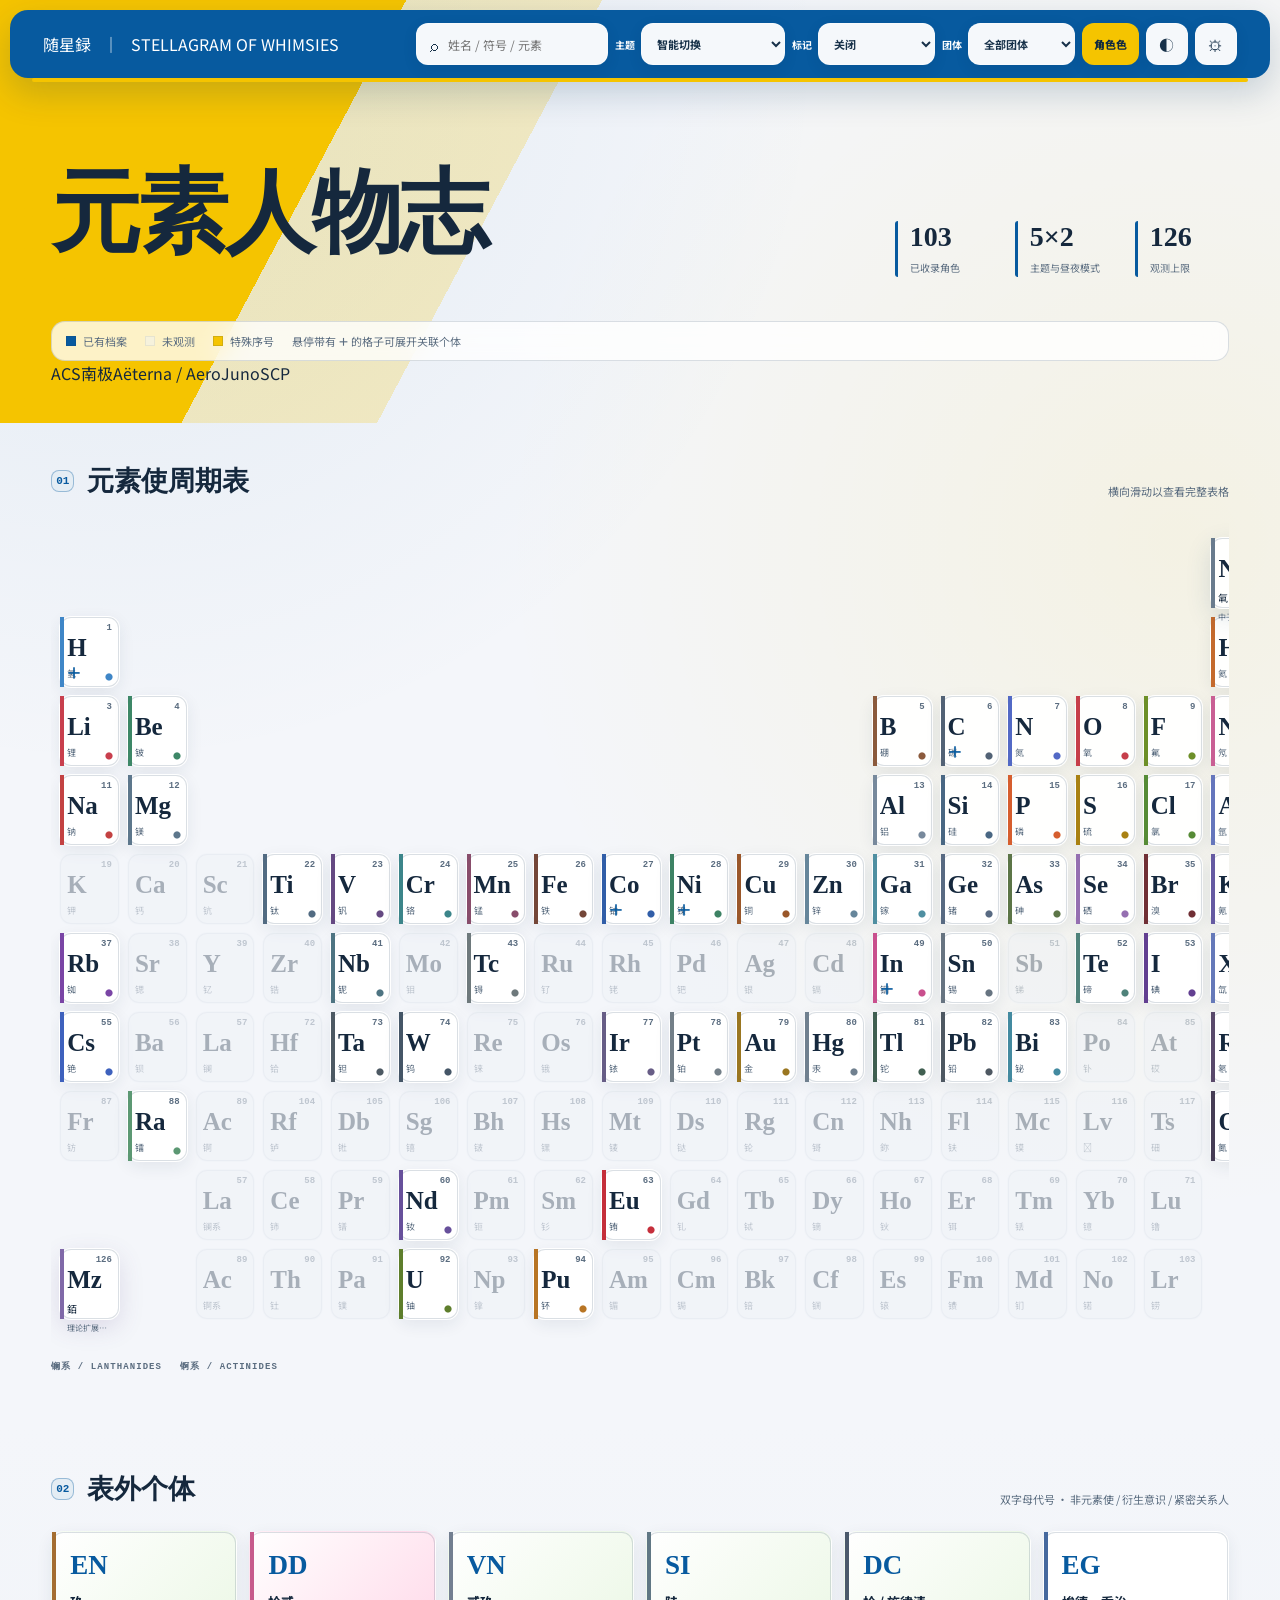
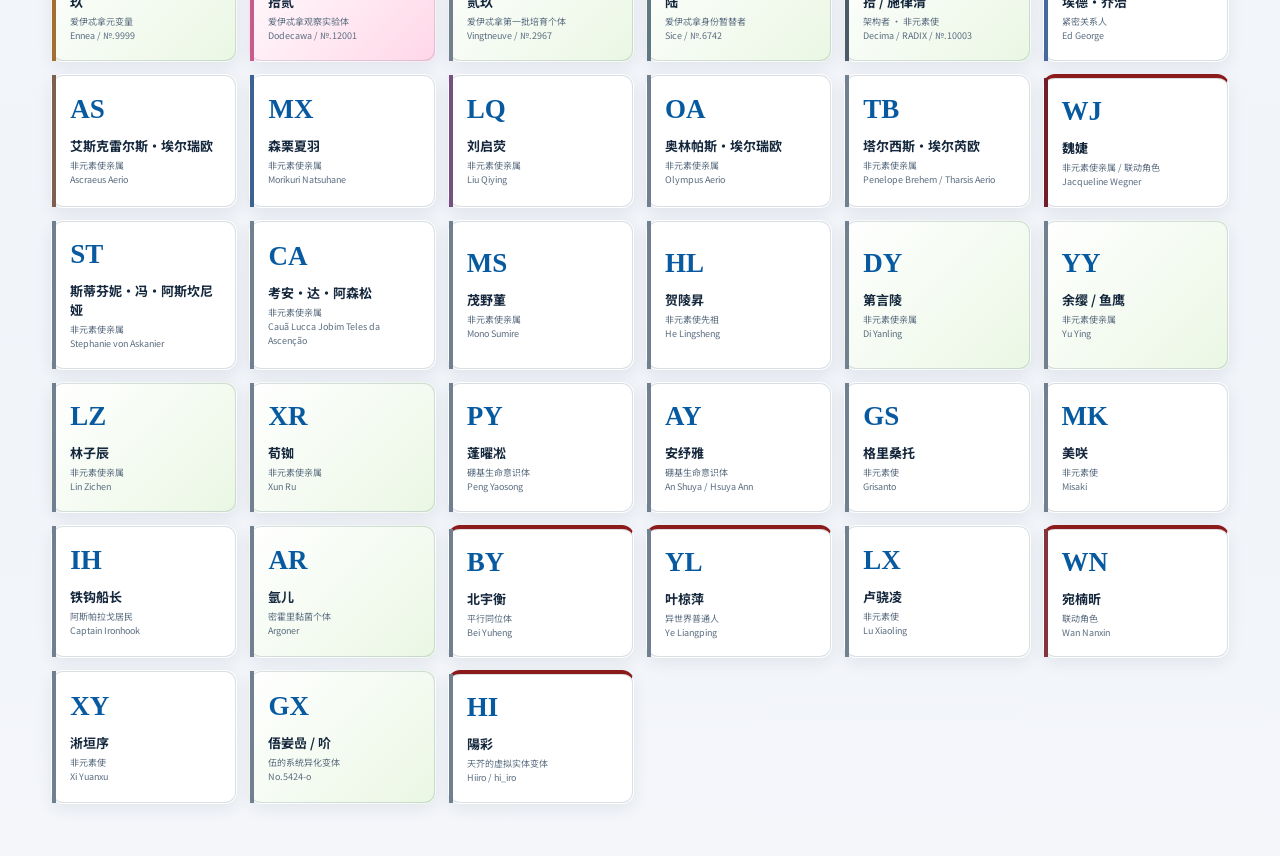
==== commit 729adc00: "Polish archive grid and filters in index.html" ====
--- a/index.html
+++ b/index.html
@@ -5,12 +5,12 @@
   <meta name="viewport" content="width=device-width,initial-scale=1">
   <meta name="description" content="《随星录》元素使与关联人物交互设定集">
   <title>随星录 · 元素人物志</title>
-  <link rel="stylesheet" href="styles.css?v=2.0">
+  <link rel="stylesheet" href="styles.css?v=2.1">
 </head>
 <body data-theme="acs" data-mode="light">
   <header class="masthead">
     <a class="brand" href="#top" aria-label="返回顶部">
-      <span class="brand-mark">Σ</span><span><b>STELLALOGUE</b><small>ELEMENTAL ARCHIVE · 2039</small></span>
+      <span class="brand-cn">随星録</span><span class="brand-divider">｜</span><span class="brand-en">STELLAGRAM OF WHIMSIES</span>
     </a>
     <nav class="toolbar" aria-label="显示设置">
       <label class="search"><span>⌕</span><input id="search" type="search" placeholder="姓名 / 符号 / 元素" autocomplete="off"></label>
@@ -19,7 +19,8 @@
         <option value="antarctic">南极观测站</option><option value="aero">Aëterna / Aero</option>
         <option value="juno">Juno / 甜蜜警戒</option><option value="scp">SCP / 基金会</option>
       </select></label>
-      <label class="select-wrap">标记<select id="filter-select"><option value="off">关闭</option><option value="gender">性别</option><option value="nation">国籍 / 地区</option><option value="age">年龄段</option></select></label>
+      <label class="select-wrap">标记<select id="filter-select"><option value="off">关闭</option><option value="theme">主题归属</option><option value="gender">性别</option><option value="nation">国家 / 地区</option><option value="age">年龄段</option></select></label>
+      <label class="select-wrap">团体<select id="group-select"><option value="all">全部团体</option></select></label>
       <button id="color-toggle" class="icon-btn text-btn active" type="button" aria-pressed="true">角色色</button>
       <button id="mode-toggle" class="icon-btn" type="button" aria-label="切换夜间模式">◐</button>
       <button id="debug-toggle" class="icon-btn" type="button" aria-label="进入调试模式">⚙</button>
@@ -28,12 +29,12 @@
 
   <main id="top">
     <section class="hero">
-      <div class="eyebrow">PERIODIC CHARACTER INDEX / 档案版本 1.0</div>
       <div class="hero-grid">
-        <div><h1>元素人物志</h1><p>把元素看作能力的坐标，也把人看作无法被坐标说尽的变量。点击已点亮的格子，读取元素简报与人物档案。</p></div>
+        <div><h1>元素人物志</h1></div>
         <div class="hero-stats"><div><strong id="record-count">—</strong><span>已收录角色</span></div><div><strong>5×2</strong><span>主题与昼夜模式</span></div><div><strong>126</strong><span>观测上限</span></div></div>
       </div>
       <div id="legend" class="legend"><span><i class="dot active"></i>已有档案</span><span><i class="dot vacant"></i>未观测</span><span><i class="dot special"></i>特殊序号</span><span>悬停带有 <b>＋</b> 的格子可展开关联个体</span></div>
+      <div class="theme-palette" aria-label="人物主题归属色卡"><span><i style="--swatch:#1769AA"></i>ACS</span><span><i style="--swatch:#79BFE5"></i>南极</span><span><i style="--swatch:#52B9A6"></i>Aëterna / Aero</span><span><i style="--swatch:#E85A9B"></i>Juno</span><span><i style="--swatch:#8B1A1A"></i>SCP</span></div>
     </section>
 
     <section class="table-section" aria-labelledby="table-title">
@@ -56,8 +57,8 @@
   <aside id="debug-bar" class="debug-bar" hidden><b>调试模式</b><span>可编辑空白元素与现有档案。</span><button id="add-off-grid" type="button">新增表外人物</button><button id="delete-entry" type="button">删除当前条目</button><button id="export-edits" type="button">导出修改 JS</button><button id="exit-debug" type="button">退出</button></aside>
   <div id="juno-floaters" class="juno-floaters" aria-hidden="true"></div>
   <div id="toast" class="toast" role="status" aria-live="polite"></div>
-  <script src="data.js?v=2.0"></script>
-  <script src="app.js?v=2.0"></script>
+  <script src="data.js?v=2.1"></script>
+  <script src="app.js?v=2.1"></script>
 </body>
 </html>
 
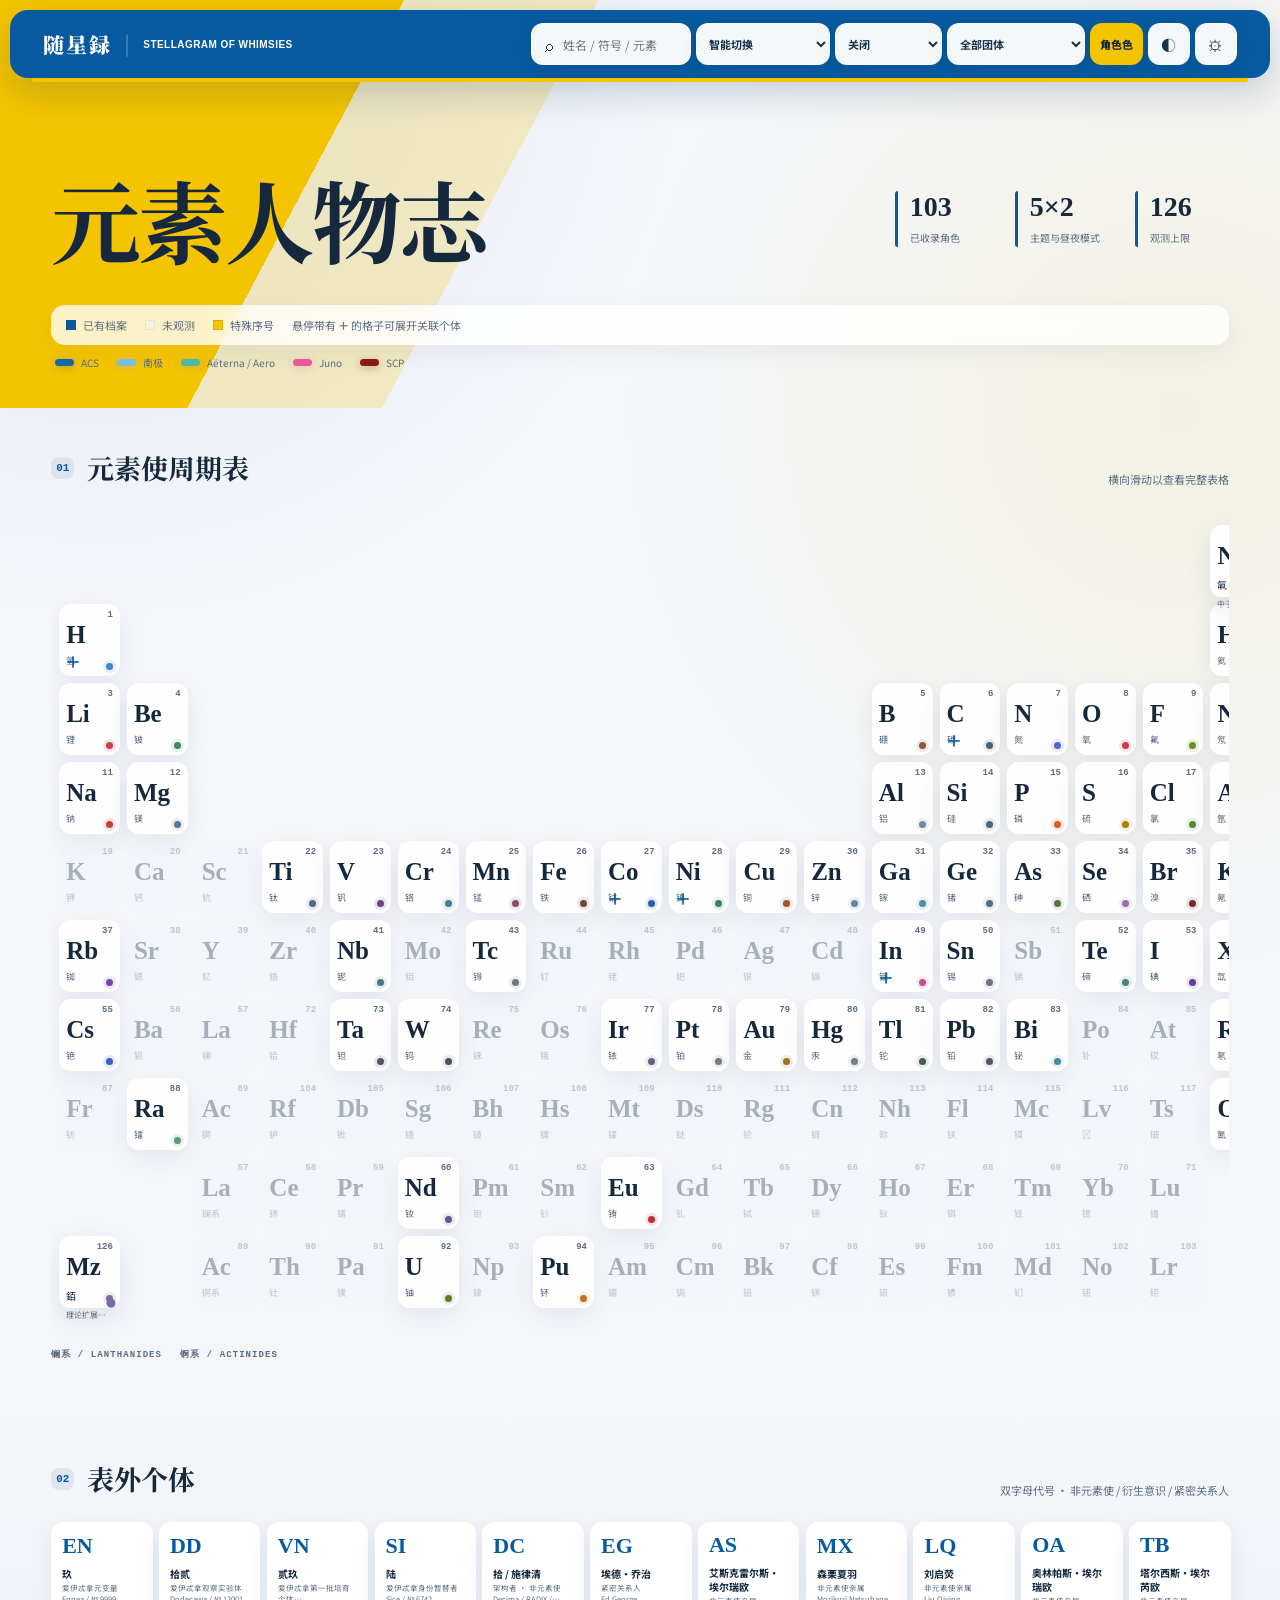
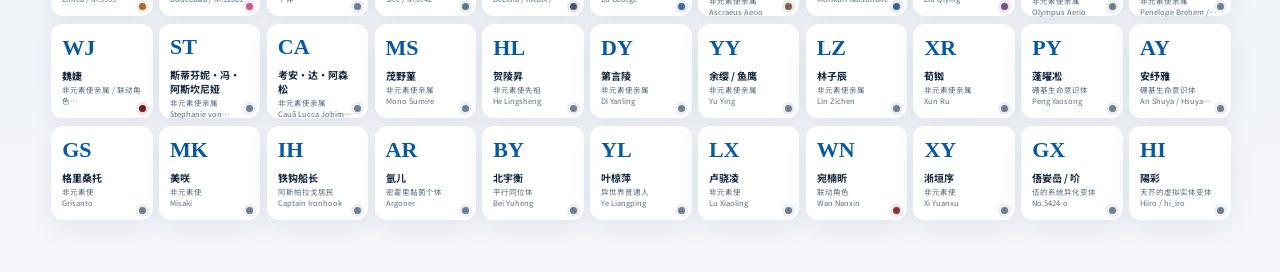
==== commit 7d0211b0: "Correct final archive data in index.html" ====
--- a/index.html
+++ b/index.html
@@ -5,7 +5,7 @@
   <meta name="viewport" content="width=device-width,initial-scale=1">
   <meta name="description" content="《随星录》元素使与关联人物交互设定集">
   <title>随星录 · 元素人物志</title>
-  <link rel="stylesheet" href="styles.css?v=2.1">
+  <link rel="stylesheet" href="styles.css?v=2.2">
 </head>
 <body data-theme="acs" data-mode="light">
   <header class="masthead">
@@ -57,8 +57,8 @@
   <aside id="debug-bar" class="debug-bar" hidden><b>调试模式</b><span>可编辑空白元素与现有档案。</span><button id="add-off-grid" type="button">新增表外人物</button><button id="delete-entry" type="button">删除当前条目</button><button id="export-edits" type="button">导出修改 JS</button><button id="exit-debug" type="button">退出</button></aside>
   <div id="juno-floaters" class="juno-floaters" aria-hidden="true"></div>
   <div id="toast" class="toast" role="status" aria-live="polite"></div>
-  <script src="data.js?v=2.1"></script>
-  <script src="app.js?v=2.1"></script>
+  <script src="data.js?v=2.2"></script>
+  <script src="app.js?v=2.2"></script>
 </body>
 </html>
 
--- a/styles.css
+++ b/styles.css
@@ -1,4 +1,4 @@
-@import url('https://fonts.googleapis.com/css2?family=Noto+Sans+SC:wght@400;500;700;900&display=swap');
+@import url('https://fonts.googleapis.com/css2?family=Noto+Sans+SC:wght@400;500;700;900&family=Noto+Serif+SC:wght@700;900&display=swap');
 :root{--bg:#f4f6fa;--surface:#ffffff;--surface-2:#edf1f7;--ink:#15283d;--muted:#5b6d80;--line:rgba(26,57,89,.16);--accent:#075a9f;--accent-2:#f5c400;--on-accent:#fff;--card:#fff;--glass:rgba(255,255,255,.84);--radius:12px;--shadow:0 18px 48px rgba(20,47,78,.12);--font:"Noto Sans SC","Microsoft YaHei",sans-serif}
 body[data-theme="antarctic"]{--bg:#e8f3fb;--surface:#f9fcff;--surface-2:#d9eaf6;--ink:#102c48;--muted:#526f88;--line:rgba(33,83,124,.16);--accent:#17699f;--accent-2:#8bc8e8;--on-accent:#fff;--card:#f7fbff;--radius:15px;--shadow:0 20px 54px rgba(15,61,96,.13)}
 body[data-theme="aero"]{--bg:#dceff5;--surface:rgba(249,254,255,.58);--surface-2:rgba(209,235,242,.48);--ink:#153b4d;--muted:#496b78;--line:rgba(255,255,255,.66);--accent:#087f9f;--accent-2:#58a64b;--on-accent:#fff;--card:rgba(255,255,255,.42);--glass:rgba(255,255,255,.36);--radius:24px;--shadow:0 24px 64px rgba(21,85,108,.16),inset 0 1px 0 rgba(255,255,255,.92)}
@@ -37,3 +37,15 @@
 body[data-theme="aero"]{background-image:radial-gradient(circle at 12% 12%,rgba(255,255,255,.88),transparent 20%),radial-gradient(circle at 82% 18%,rgba(74,185,219,.28),transparent 26%),radial-gradient(circle at 62% 88%,rgba(106,185,92,.2),transparent 30%),linear-gradient(145deg,#dff3f8,#cceaf3 48%,#dcefdc)}body[data-theme="aero"] .masthead,body[data-theme="aero"] .element-card,body[data-theme="aero"] .off-card,body[data-theme="aero"] .special-card,body[data-theme="aero"] .profile-dialog,body[data-theme="aero"] .legend{background:linear-gradient(145deg,rgba(255,255,255,.56),rgba(225,244,250,.25));border:1px solid rgba(255,255,255,.7);backdrop-filter:blur(34px) saturate(165%);-webkit-backdrop-filter:blur(34px) saturate(165%);box-shadow:0 18px 46px rgba(20,83,104,.15),inset 1px 1px 0 rgba(255,255,255,.94),inset -1px -1px 0 rgba(91,154,174,.13)}body[data-theme="aero"] .masthead{color:var(--ink)}body[data-theme="aero"] .masthead::before{content:"";position:absolute;inset:1px 10% auto;height:45%;border-radius:18px;background:linear-gradient(180deg,rgba(255,255,255,.72),transparent);pointer-events:none}body[data-theme="aero"] .masthead::after{background:linear-gradient(90deg,transparent,rgba(255,255,255,.88),transparent);bottom:1px;height:1px}body[data-theme="aero"] .brand small{color:var(--muted)}body[data-theme="aero"] .hero{background:linear-gradient(145deg,rgba(255,255,255,.4),rgba(196,231,242,.14));backdrop-filter:blur(20px)}body[data-theme="aero"] .search,body[data-theme="aero"] .select-wrap select,body[data-theme="aero"] .icon-btn{border-radius:14px;background:linear-gradient(145deg,rgba(255,255,255,.7),rgba(224,244,248,.42));border-color:rgba(255,255,255,.78);box-shadow:0 7px 20px rgba(25,91,109,.11),inset 0 1px 0 #fff}body[data-theme="aero"] .element-card::after,body[data-theme="aero"] .off-card::after,body[data-theme="aero"] .special-card::after{content:"";position:absolute;inset:1px 10% auto;height:32%;border-radius:inherit;background:linear-gradient(180deg,rgba(255,255,255,.55),transparent);pointer-events:none}body[data-theme="aero"][data-mode="dark"]{background-image:radial-gradient(circle at 15% 10%,rgba(85,176,205,.16),transparent 25%),radial-gradient(circle at 84% 28%,rgba(83,151,179,.18),transparent 28%),linear-gradient(145deg,#061722,#0b2936 55%,#112d2b)}body[data-theme="aero"][data-mode="dark"] .masthead,body[data-theme="aero"][data-mode="dark"] .element-card,body[data-theme="aero"][data-mode="dark"] .off-card,body[data-theme="aero"][data-mode="dark"] .special-card{background:linear-gradient(145deg,rgba(26,61,76,.58),rgba(12,37,50,.34));border-color:rgba(177,224,238,.16);box-shadow:0 18px 48px rgba(0,0,0,.26),inset 1px 1px 0 rgba(217,246,255,.16)}
 body[data-theme="juno"] .masthead{background:#e94b8f}body[data-theme="juno"] .masthead::after{background:#ffd32a}body[data-theme="scp"] .masthead{border:0;border-radius:8px}body[data-theme="scp"] .masthead::after{background:#8b1a1a}
 @media(max-width:820px){.masthead{top:0;margin:0;width:100%;border-radius:0}.hero{margin-top:0;padding-top:42px}.periodic-table{padding-top:4px}.debug-bar{max-width:calc(100% - 18px);flex-wrap:wrap;justify-content:center}}
+
+/* 3.0: borderless archive grid and compact typographic masthead. */
+.brand{gap:0;white-space:nowrap}.brand-cn{font-family:"Noto Serif SC","Songti SC","SimSun",serif;font-size:24px;font-weight:900;letter-spacing:.08em}.brand-divider{margin:0 8px;font:300 22px/1 "Noto Sans SC",sans-serif;opacity:.48}.brand-en{font-family:Futura,"Futura PT","Century Gothic","Avenir Next",sans-serif;font-size:13px;font-weight:700;letter-spacing:.075em}.brand-mark{display:none!important}
+.hero-grid{align-items:center;padding-top:26px}.hero h1{margin-bottom:0}.theme-palette{max-width:1364px;margin:10px auto 0;display:flex;flex-wrap:wrap;gap:8px 18px;padding:0 4px;color:var(--muted);font-size:10px}.theme-palette span{display:inline-flex;align-items:center;gap:7px}.theme-palette i{width:19px;height:7px;border-radius:99px;background:var(--swatch);box-shadow:0 2px 8px color-mix(in srgb,var(--swatch) 28%,transparent)}
+.special-card::before,.element-card.filled::before,.off-card::before{display:none!important}.archive-mark{right:7px;bottom:6px;width:7px;height:7px;border-radius:50%;background:var(--character);font-size:0;box-shadow:0 0 0 3px color-mix(in srgb,var(--character) 13%,transparent)}.character-colors-off .archive-mark{background:var(--accent);box-shadow:none}
+.element-card,.special-card,.off-card,.satellite{border:0!important;box-shadow:0 8px 24px rgba(24,54,82,.075)!important}.element-card:hover,.element-card:focus-visible,.off-card:hover,.special-card:hover{box-shadow:0 16px 38px color-mix(in srgb,var(--accent) 15%,transparent)!important}.element-card.vacant{box-shadow:none!important;background:color-mix(in srgb,var(--surface-2) 72%,transparent)}.grid-special.nu,.grid-special.mz{box-shadow:0 10px 28px rgba(32,65,94,.1)!important}.legend{box-shadow:0 8px 26px rgba(22,53,81,.055);border:0}.section-head .index{box-shadow:none;background:color-mix(in srgb,var(--accent) 9%,transparent)}
+.off-grid-list{grid-template-columns:repeat(auto-fill,minmax(92px,1fr));gap:8px}.off-card{min-height:94px;aspect-ratio:1.08/1;padding:11px;border-radius:var(--radius)}.off-code{font-size:22px;line-height:1;color:var(--accent)}.off-card h3{font-size:10px;line-height:1.35;margin:9px 0 3px;display:-webkit-box;-webkit-line-clamp:2;-webkit-box-orient:vertical;overflow:hidden}.off-card p{font-size:7.5px;line-height:1.4;display:-webkit-box;-webkit-line-clamp:2;-webkit-box-orient:vertical;overflow:hidden}.off-card.scp{border:0!important}.off-card.aero,.off-card.juno{background:var(--card)}
+.infobox th,.infobox td{box-shadow:none;background:color-mix(in srgb,var(--surface) 88%,transparent)}.infobox th{background:color-mix(in srgb,var(--profile-accent) 9%,var(--surface))}.media-panel>*{box-shadow:0 12px 32px rgba(17,45,70,.07)}.name-stack{border:0}.bio h3,.relations h3{border:0;padding-bottom:0}.relations li{border:0;background:color-mix(in srgb,var(--surface-2) 58%,transparent);border-radius:10px;padding:8px 10px}
+body:not([data-filter="off"]) .element-card.filled,body:not([data-filter="off"]) .off-card,body:not([data-filter="off"]) .special-card{border:0!important;background:linear-gradient(145deg,color-mix(in srgb,var(--filter-color) 18%,var(--card)),var(--card));box-shadow:0 8px 24px color-mix(in srgb,var(--filter-color) 12%,transparent)!important}.group-hidden{opacity:.07!important;filter:saturate(.2);pointer-events:none}.search-hidden{opacity:.07!important}
+body[data-mode="dark"] .element-card,body[data-mode="dark"] .special-card,body[data-mode="dark"] .off-card{box-shadow:0 10px 26px rgba(0,0,0,.2)!important}body[data-mode="dark"] .legend{box-shadow:0 10px 30px rgba(0,0,0,.16)}
+@media(max-width:1400px){.brand-cn{font-size:21px}.brand-en{font-size:10px;letter-spacing:.045em}.brand-divider{margin:0 5px}.toolbar{gap:5px}.search input{width:116px}.select-wrap{font-size:0;gap:0}.select-wrap select{max-width:138px;padding-left:8px;padding-right:23px}.icon-btn{padding:0 9px}}
+@media(max-width:820px){.brand{white-space:normal}.brand-cn{font-size:21px}.brand-en{font-size:9px}.theme-palette{padding-left:0}.off-grid-list{grid-template-columns:repeat(auto-fill,minmax(84px,1fr))}}
